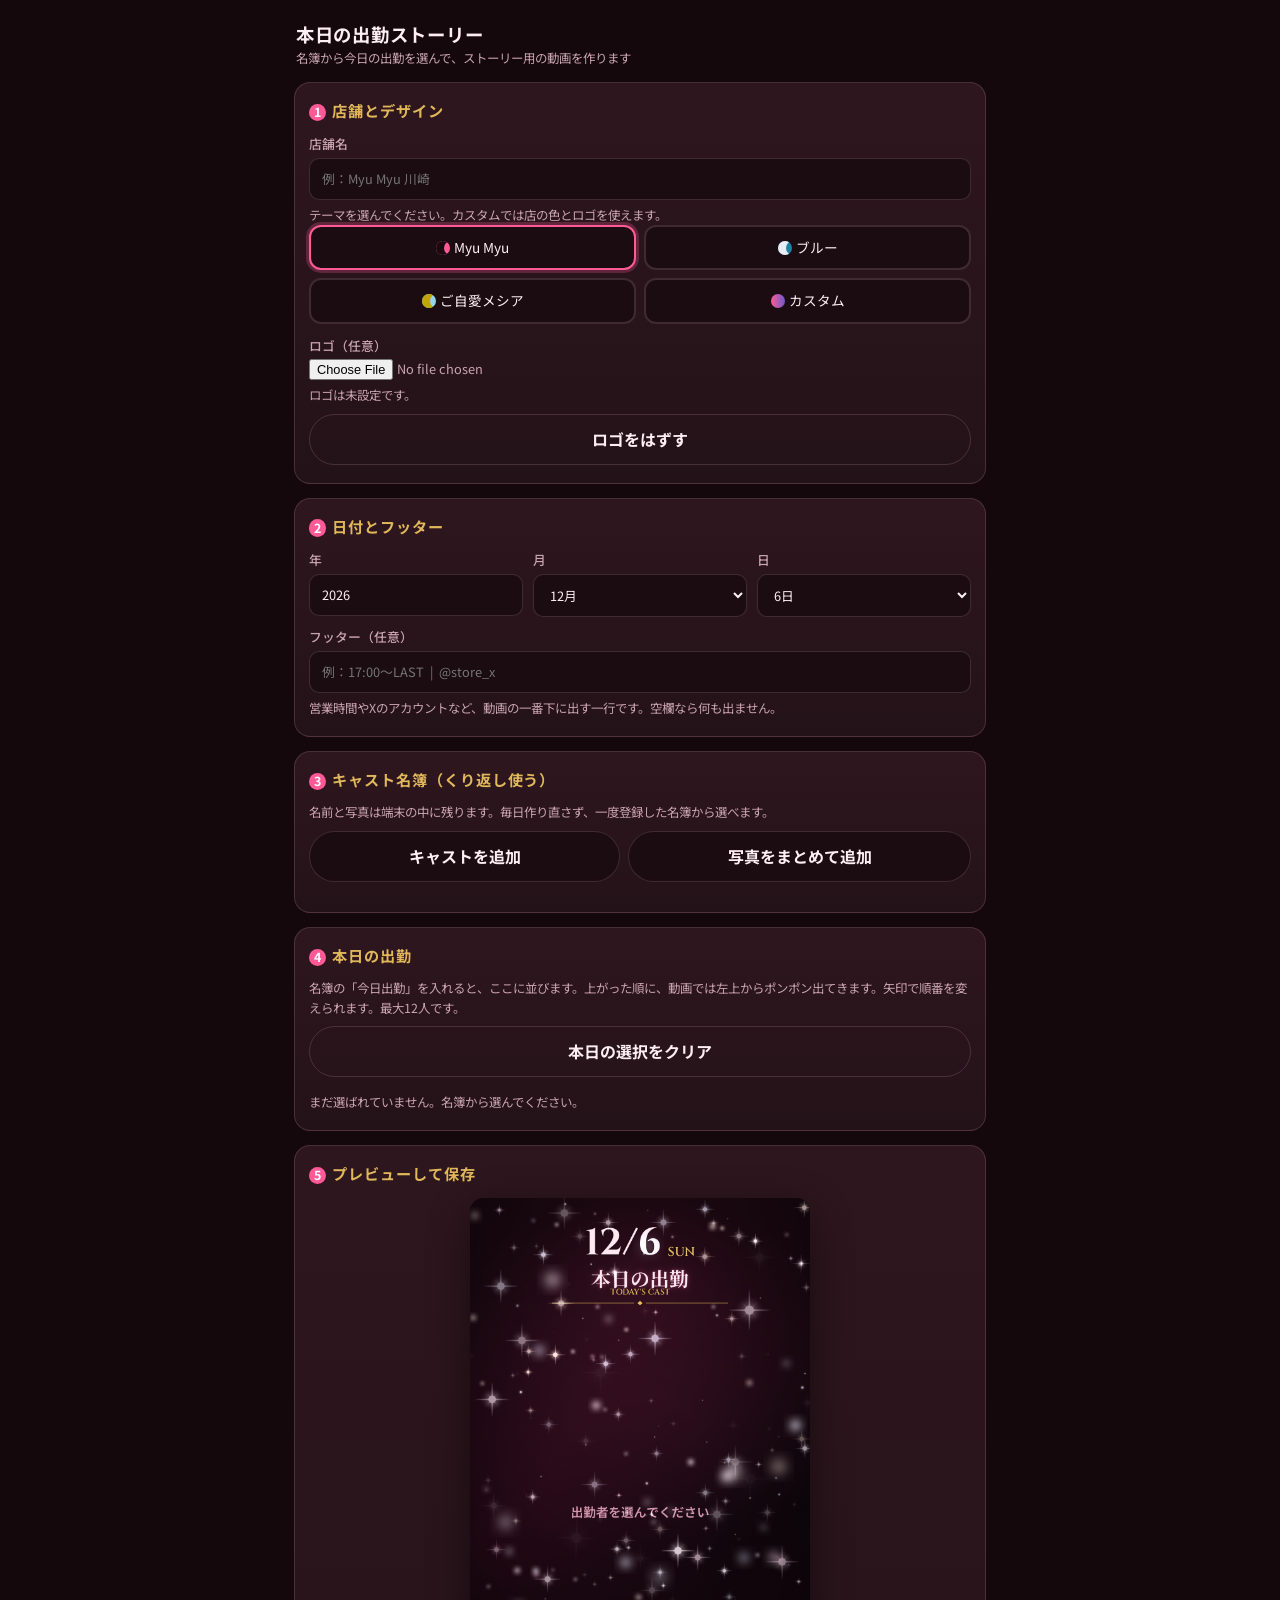
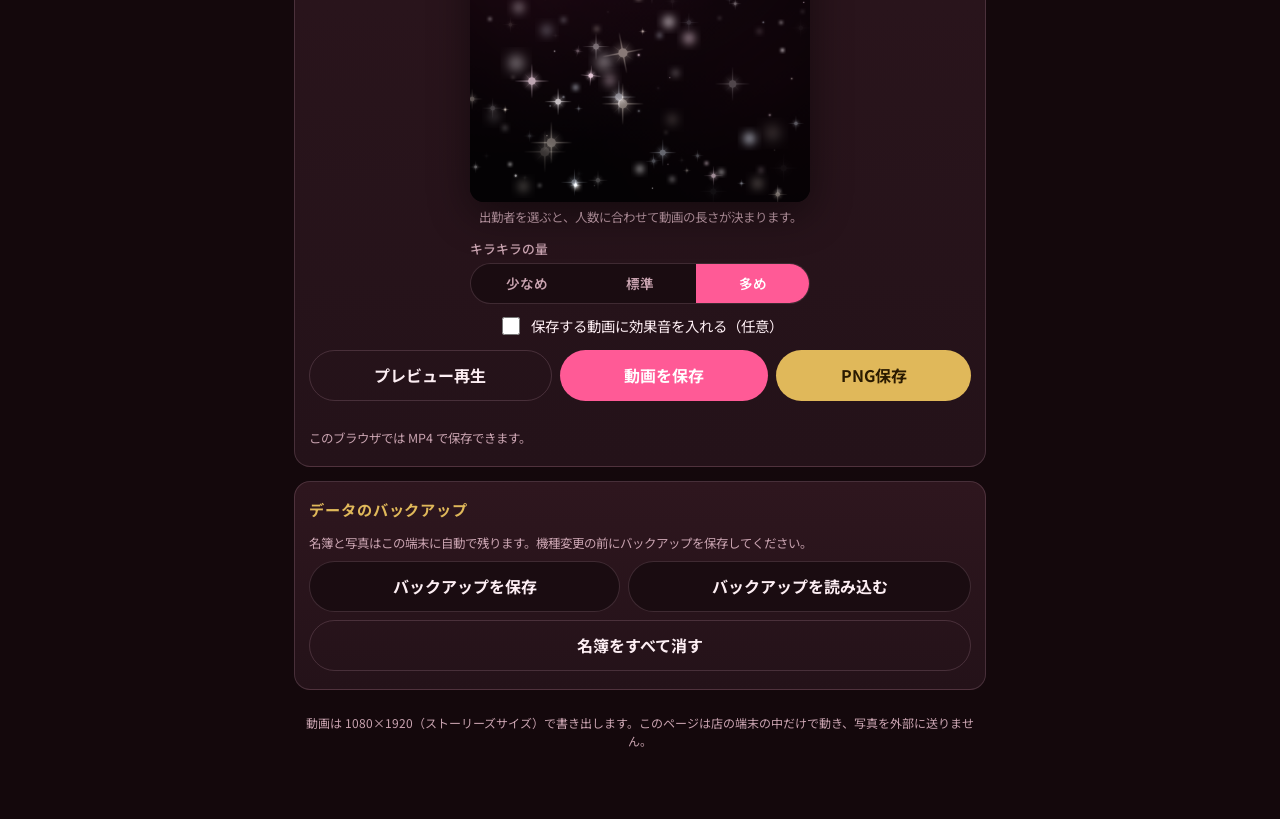
==== shukkin/index.html @ b0ae0c35 "Add 本日の出勤 story tool Co-authored-by: cocarero-glitch <cocarero-glitch@users.noreply.github.com>" ====
<!DOCTYPE html>
<html lang="ja">
<head>
<meta charset="UTF-8">
<meta name="viewport" content="width=device-width, initial-scale=1, viewport-fit=cover">
<meta name="apple-mobile-web-app-capable" content="yes">
<meta name="mobile-web-app-capable" content="yes">
<meta name="apple-mobile-web-app-title" content="本日の出勤">
<meta name="theme-color" content="#1a0a10">
<link rel="icon" href="data:image/svg+xml,%3Csvg xmlns='http://www.w3.org/2000/svg' viewBox='0 0 32 32'%3E%3Ccircle cx='16' cy='16' r='14' fill='%23ff5a96'/%3E%3C/svg%3E">
<title>本日の出勤ストーリー</title>
<link rel="preconnect" href="https://fonts.googleapis.com">
<link rel="preconnect" href="https://fonts.gstatic.com" crossorigin>
<link href="https://fonts.googleapis.com/css2?family=Cinzel:wght@500;600;700&family=Cormorant+Garamond:ital,wght@1,500;1,600&family=Noto+Sans+JP:wght@400;500;700&family=Noto+Serif+JP:wght@500;600;700&family=Playfair+Display:ital,wght@0,600;1,500&display=swap" rel="stylesheet">
<style>
:root {
  --bg: #14080c;
  --bg2: #221017;
  --card: #2a141c;
  --ink: #fdeef3;
  --muted: #c9a3b0;
  --accent: #ff5a96;
  --accent-dim: #c4185a;
  --gold: #e0b85a;
  --line: rgba(255, 200, 220, 0.16);
  --ok: #3ecf8e;
  --warn: #f0c36a;
  --danger: #ff6b7a;
  --radius: 16px;
  --safe-t: env(safe-area-inset-top, 0px);
  --safe-b: env(safe-area-inset-bottom, 0px);
}
* { box-sizing: border-box; -webkit-tap-highlight-color: transparent; }
html, body {
  margin: 0; padding: 0;
  background: var(--bg); color: var(--ink);
  font-family: "Noto Sans JP", "Hiragino Sans", "Hiragino Kaku Gothic ProN", "Yu Gothic", Meiryo, sans-serif;
  font-size: 16px; line-height: 1.55;
}
body { padding-top: var(--safe-t); padding-bottom: calc(var(--safe-b) + 8px); }
button, input, select, textarea { font: inherit; color: inherit; }
img { max-width: 100%; }
.wrap { max-width: 720px; margin: 0 auto; padding: 12px 14px 40px; }
.hero-bar { display: flex; align-items: baseline; justify-content: space-between; gap: 8px; padding: 8px 2px 14px; }
.hero-bar h1 { margin: 0; font-size: 1.15rem; letter-spacing: 0.04em; font-weight: 700; }
.hero-bar .sub { color: var(--muted); font-size: 0.78rem; }
.banner-line {
  display: none; background: #3a2410; border: 1px solid rgba(240, 195, 106, 0.45);
  color: #ffe9b8; border-radius: 12px; padding: 12px 14px; margin-bottom: 14px; font-size: 0.9rem;
}
.banner-line.show { display: block; }
.banner-line strong { color: #fff; }
.banner-line .row { display: flex; flex-wrap: wrap; gap: 8px; margin-top: 10px; }
.banner-line button {
  background: var(--gold); color: #2a1a00; border: 0; border-radius: 999px;
  padding: 8px 14px; font-weight: 700; cursor: pointer;
}
.card {
  background: linear-gradient(180deg, #2e161e, #241219);
  border: 1px solid var(--line); border-radius: var(--radius);
  padding: 16px 14px 18px; margin-bottom: 14px;
}
.card h2 { margin: 0 0 12px; font-size: 0.95rem; letter-spacing: 0.06em; color: var(--gold); font-weight: 700; }
.step-num {
  display: inline-flex; align-items: center; justify-content: center;
  width: 1.4em; height: 1.4em; margin-right: 6px;
  border-radius: 50%; background: var(--accent); color: #fff;
  font-size: 0.78rem; font-weight: 700;
}
.grid-2 { display: grid; grid-template-columns: 1fr 1fr; gap: 10px; }
.grid-3 { display: grid; grid-template-columns: 1fr 1fr 1fr; gap: 10px; }
@media (max-width: 420px) { .grid-2.collapse { grid-template-columns: 1fr; } }
label.fld { display: flex; flex-direction: column; gap: 4px; font-size: 0.8rem; color: var(--muted); }
label.fld > span { font-weight: 500; }
input[type="text"], input[type="number"], input[type="color"], select, textarea {
  width: 100%; background: #1a0c11; border: 1px solid var(--line);
  border-radius: 10px; padding: 10px 12px; color: var(--ink);
}
input[type="color"] { height: 42px; padding: 4px; }
.themes { display: flex; flex-wrap: wrap; gap: 8px; }
.theme-btn {
  flex: 1 1 40%; min-width: 132px;
  background: #1a0c11; border: 2px solid var(--line); border-radius: 12px;
  padding: 10px 8px; cursor: pointer; text-align: center; font-size: 0.85rem;
}
.theme-btn.on { border-color: var(--accent); box-shadow: 0 0 0 3px rgba(255, 90, 150, 0.25); }
.swatch { display: inline-block; width: 14px; height: 14px; border-radius: 50%; vertical-align: -2px; margin-right: 4px; }
.custom-row { display: none; margin-top: 12px; }
.custom-row.show { display: block; }
.btn {
  display: inline-flex; align-items: center; justify-content: center; gap: 6px;
  border: 0; border-radius: 999px; padding: 12px 16px; font-weight: 700; cursor: pointer; text-decoration: none;
}
.btn:disabled { opacity: 0.45; cursor: not-allowed; }
.btn-accent { background: var(--accent); color: #fff; }
.btn-gold { background: var(--gold); color: #2a1a00; }
.btn-ghost { background: transparent; color: var(--ink); border: 1px solid var(--line); }
.btn-dark { background: #1a0c11; color: var(--ink); border: 1px solid var(--line); }
.btn-row { display: flex; flex-wrap: wrap; gap: 8px; margin-top: 8px; }
.btn-row .btn { flex: 1 1 auto; }
.hint { font-size: 0.78rem; color: var(--muted); margin: 6px 0 0; }
.warn { color: var(--warn); }
.ok { color: var(--ok); }
.preview-wrap { display: flex; flex-direction: column; align-items: center; gap: 10px; }
.stage {
  width: min(100%, 340px); aspect-ratio: 9 / 16; background: #000;
  border-radius: 14px; overflow: hidden; box-shadow: 0 12px 40px rgba(0,0,0,0.45); position: relative;
}
.stage canvas { width: 100%; height: 100%; display: block; }
#work { position: absolute; left: -9999px; top: 0; width: 1080px; height: 1920px; }
.toggle { display: flex; align-items: center; gap: 8px; font-size: 0.9rem; }
.toggle input { width: 18px; height: 18px; }
.seg {
  display: flex; width: 100%; border: 1px solid var(--line);
  border-radius: 999px; overflow: hidden; background: #1a0c11;
}
.seg button {
  flex: 1; border: 0; background: transparent; color: var(--muted);
  padding: 9px 8px; cursor: pointer; font-size: 0.85rem; font-weight: 600;
}
.seg button.on { background: var(--accent); color: #fff; }
.status { min-height: 1.3em; font-size: 0.85rem; color: var(--muted); text-align: center; margin-top: 4px; }
.progress { display: none; height: 6px; background: #1a0c11; border-radius: 99px; overflow: hidden; margin-top: 8px; }
.progress.show { display: block; }
.progress > span { display: block; height: 100%; width: 0; background: var(--accent); transition: width 0.15s; }
footer.note { font-size: 0.75rem; color: var(--muted); text-align: center; padding: 10px 8px 20px; }
.hidden { display: none !important; }

.roster { display: flex; flex-direction: column; gap: 10px; margin-top: 12px; }
.person {
  background: #1a0c11; border: 1px solid var(--line); border-radius: 12px; padding: 10px;
}
.person.on { border-color: var(--accent); box-shadow: 0 0 0 2px rgba(255, 90, 150, 0.22); }
.person-top { display: grid; grid-template-columns: 96px 1fr; gap: 10px; align-items: start; }
.thumb {
  width: 100%; aspect-ratio: 1 / 1.15; border-radius: 8px; overflow: hidden;
  background: #2a1520; position: relative; touch-action: none; cursor: grab;
}
.thumb canvas, .thumb img { width: 100%; height: 100%; object-fit: cover; pointer-events: none; }
.thumb .ph {
  position: absolute; inset: 0; display: flex; align-items: center; justify-content: center;
  color: var(--muted); font-size: 0.72rem; text-align: center; padding: 6px;
}
.person-fields { display: flex; flex-direction: column; gap: 6px; }
.person-fields input[type="text"] { padding: 8px 10px; font-size: 0.88rem; }
.mini-row { display: flex; gap: 6px; }
.mini-row label, .mini-row button {
  flex: 1; font-size: 0.72rem; padding: 8px 0; text-align: center;
  border-radius: 8px; border: 1px solid var(--line); background: #241016; cursor: pointer;
}
.person input[type="file"] { display: none; }
.chk {
  display: flex; align-items: center; gap: 8px;
  background: #241016; border: 1px solid var(--line);
  border-radius: 8px; padding: 8px 10px; font-weight: 700; font-size: 0.85rem;
  margin-top: 8px; cursor: pointer;
}
.chk input { width: 20px; height: 20px; accent-color: var(--accent); }
.today-list { display: flex; flex-direction: column; gap: 8px; margin-top: 10px; }
.today-item {
  display: grid; grid-template-columns: 52px 56px 1fr auto; gap: 8px; align-items: center;
  background: #1a0c11; border: 1px solid var(--line); border-radius: 12px; padding: 8px;
}
.today-item .idx {
  font-weight: 700; color: var(--gold); text-align: center; font-size: 0.9rem;
}
.today-item .mini-thumb {
  width: 56px; height: 64px; border-radius: 8px; overflow: hidden; background: #2a1520;
}
.today-item .mini-thumb canvas { width: 100%; height: 100%; display: block; }
.today-item .meta { min-width: 0; }
.today-item .meta .nm { font-weight: 700; font-size: 0.92rem; white-space: nowrap; overflow: hidden; text-overflow: ellipsis; }
.today-item .meta .sub { font-size: 0.72rem; color: var(--muted); white-space: nowrap; overflow: hidden; text-overflow: ellipsis; }
.ord { display: flex; flex-direction: column; gap: 4px; }
.ord button, .today-item .off {
  min-width: 44px; min-height: 36px; border-radius: 8px; border: 1px solid var(--line);
  background: #241016; color: var(--ink); cursor: pointer; font-weight: 700;
}
.today-item .off { margin-left: 0; }
.count-pill {
  display: inline-block; margin-left: 8px; font-size: 0.75rem; color: #fff;
  background: var(--accent); border-radius: 999px; padding: 2px 8px; vertical-align: 1px;
}
</style>
</head>
<body>
<div class="wrap">
  <header class="hero-bar">
    <div>
      <h1>本日の出勤ストーリー</h1>
      <div class="sub">名簿から今日の出勤を選んで、ストーリー用の動画を作ります</div>
    </div>
  </header>

  <div id="lineBanner" class="banner-line">
    <strong>LINEの中で開いています。</strong>
    このままでは動画の保存ができないことがあります。右上の「…」から <b>Safari</b>（iPhone）または <b>Chrome</b>（Android）で開いてください。
    <div class="row">
      <button type="button" id="btnCopyUrl">リンクをコピー</button>
    </div>
  </div>

  <section class="card">
    <h2><span class="step-num">1</span>店舗とデザイン</h2>
    <label class="fld"><span>店舗名</span>
      <input type="text" id="storeName" placeholder="例：Myu Myu 川崎" autocomplete="organization">
    </label>
    <p class="hint">テーマを選んでください。カスタムでは店の色とロゴを使えます。</p>
    <div class="themes" id="themeBtns">
      <button type="button" class="theme-btn on" data-theme="myumyu"><span class="swatch" style="background:#ff5a96;box-shadow:inset 8px 0 0 #1a0a10"></span>Myu Myu</button>
      <button type="button" class="theme-btn" data-theme="blue"><span class="swatch" style="background:#1e82a5;box-shadow:inset 8px 0 0 #e8eef4"></span>ブルー</button>
      <button type="button" class="theme-btn" data-theme="gojiai"><span class="swatch" style="background:#95d3ea;box-shadow:inset 8px 0 0 #bfa604"></span>ご自愛メシア</button>
      <button type="button" class="theme-btn" data-theme="custom"><span class="swatch" style="background:linear-gradient(90deg,#ff5a96,#6a5acd)"></span>カスタム</button>
    </div>
    <div id="customRow" class="custom-row">
      <div class="grid-2">
        <label class="fld"><span>メインの色</span><input type="color" id="color1" value="#ff5a96"></label>
        <label class="fld"><span>背景の色</span><input type="color" id="color2" value="#14080c"></label>
      </div>
    </div>
    <div id="logoRow" class="custom-row">
      <label class="fld" style="margin-top:8px"><span>ロゴ（任意）</span>
        <input type="file" id="logoFile" accept="image/*">
      </label>
      <p class="hint" id="logoHint"></p>
      <div class="btn-row"><button type="button" class="btn btn-ghost" id="btnClearLogo">ロゴをはずす</button></div>
    </div>
  </section>

  <section class="card">
    <h2><span class="step-num">2</span>日付とフッター</h2>
    <div class="grid-3">
      <label class="fld"><span>年</span><input type="number" id="year" min="2020" max="2099" step="1"></label>
      <label class="fld"><span>月</span><select id="month"></select></label>
      <label class="fld"><span>日</span><select id="day"></select></label>
    </div>
    <label class="fld" style="margin-top:10px"><span>フッター（任意）</span>
      <input type="text" id="footerText" placeholder="例：17:00〜LAST  |  @store_x" autocomplete="off">
    </label>
    <p class="hint">営業時間やXのアカウントなど、動画の一番下に出す一行です。空欄なら何も出ません。</p>
  </section>

  <section class="card">
    <h2><span class="step-num">3</span>キャスト名簿（くり返し使う）</h2>
    <p class="hint">名前と写真は端末の中に残ります。毎日作り直さず、一度登録した名簿から選べます。</p>
    <div class="btn-row">
      <button type="button" class="btn btn-dark" id="btnAddCast">キャストを追加</button>
      <label class="btn btn-dark" for="bulkPhotos">写真をまとめて追加</label>
      <input type="file" id="bulkPhotos" accept="image/*" multiple class="hidden">
    </div>
    <div id="roster" class="roster"></div>
  </section>

  <section class="card">
    <h2><span class="step-num">4</span>本日の出勤<span id="todayCount" class="count-pill hidden">0人</span></h2>
    <p class="hint">名簿の「今日出勤」を入れると、ここに並びます。上がった順に、動画では左上からポンポン出てきます。矢印で順番を変えられます。最大12人です。</p>
    <div class="btn-row">
      <button type="button" class="btn btn-ghost" id="btnClearToday">本日の選択をクリア</button>
    </div>
    <div id="todayList" class="today-list"></div>
    <p class="hint" id="todayEmpty">まだ選ばれていません。名簿から選んでください。</p>
  </section>

  <section class="card">
    <h2><span class="step-num">5</span>プレビューして保存</h2>
    <div class="preview-wrap">
      <div class="stage">
        <canvas id="preview" width="540" height="960"></canvas>
      </div>
      <canvas id="work" width="1080" height="1920"></canvas>
    </div>
    <p class="hint" id="durationHint" style="text-align:center">動画の長さは出勤人数に合わせて自動で決まります。</p>
    <label class="fld" style="margin-top:12px;width:100%;max-width:340px;margin-left:auto;margin-right:auto">
      <span>キラキラの量</span>
      <div class="seg" id="sparkleAmt" role="radiogroup" aria-label="キラキラの量">
        <button type="button" data-sparkle="low">少なめ</button>
        <button type="button" data-sparkle="mid">標準</button>
        <button type="button" data-sparkle="high" class="on">多め</button>
      </div>
    </label>
    <label class="toggle" style="margin-top:10px;justify-content:center">
      <input type="checkbox" id="sfxOn"> 保存する動画に効果音を入れる（任意）
    </label>
    <div class="btn-row" style="margin-top:12px">
      <button type="button" class="btn btn-ghost" id="btnPlay">プレビュー再生</button>
      <button type="button" class="btn btn-accent" id="btnVideo">動画を保存</button>
      <button type="button" class="btn btn-gold" id="btnPng">PNG保存</button>
    </div>
    <div class="progress" id="progress"><span></span></div>
    <div class="status" id="status"></div>
    <p class="hint" id="formatHint"></p>
  </section>

  <section class="card">
    <h2>データのバックアップ</h2>
    <p class="hint">名簿と写真はこの端末に自動で残ります。機種変更の前にバックアップを保存してください。</p>
    <div class="btn-row">
      <button type="button" class="btn btn-dark" id="btnExport">バックアップを保存</button>
      <label class="btn btn-dark" for="importFile">バックアップを読み込む</label>
      <input type="file" id="importFile" accept="application/json,.json" class="hidden">
    </div>
    <div class="btn-row">
      <button type="button" class="btn btn-ghost" id="btnResetRoster">名簿をすべて消す</button>
    </div>
  </section>

  <footer class="note">
    動画は 1080×1920（ストーリーズサイズ）で書き出します。このページは店の端末の中だけで動き、写真を外部に送りません。
  </footer>
</div>
<script>
(function () {
  "use strict";

  const W = 1080, H = 1920, FPS = 30;
  const WEEK_EN = ["SUN","MON","TUE","WED","THU","FRI","SAT"];
  const MAX_TODAY = 12;
  const LS_KEY = "shukkin-story-v1";
  const IDB_NAME = "shukkin-story";
  const IDB_STORE = "photos";

  const THEMES = {
    myumyu: {
      light: false,
      bgTop: [18,8,14], bgBottom: [8,4,8],
      glowA: [90,18,48], glowB: [160,40,90], glowC: [60,10,30],
      accent: [255,92,150], accentDark: [196,28,90], accentLight: [255,186,210],
      gold: [232,196,96], goldDark: [176,130,40],
      header: [255,232,240,200], subheader: [255,230,240],
      pill: [40,12,24,230], pillBorder: [255,120,170,160],
      vertical: [255,200,220,200],
      cellBorder: [255,230,238], labelBg: [255,244,248], labelFg: [160,30,80],
      emptyTop: [90,24,54], emptyBottom: [36,8,22], emptyText: [255,240,246],
      bannerBg: [16,4,10,248], bannerTitle: [255,228,200], bannerName: [255,250,252],
      sparkle: [255,236,244]
    },
    blue: {
      light: true,
      bgTop: [232,238,244], bgBottom: [214,226,236],
      glowA: [200,220,235], glowB: [180,210,230], glowC: [240,246,252],
      accent: [30,130,165], accentDark: [18,80,120], accentLight: [120,200,220],
      gold: [220,188,90], goldDark: [160,120,40],
      header: [255,255,255,210], subheader: [20,110,145],
      pill: [236,248,250,230], pillBorder: [160,210,220,160],
      vertical: [255,255,255,210],
      cellBorder: [255,255,255], labelBg: [255,255,255], labelFg: [20,110,145],
      emptyTop: [110,196,214], emptyBottom: [22,90,160], emptyText: [255,255,255],
      bannerBg: [12,24,44,250], bannerTitle: [255,255,255], bannerName: [255,255,255],
      sparkle: [255,255,255]
    },
    gojiai: {
      // Colors confirmed from official lit.link (https://lit.link/goziaimesia)
      // background #95d3ea and crest/wordmark, and official X @gozimesi_akb icon.
      // Deep teal text, darkened gold titles, and soft glows are inferred for contrast.
      light: true,
      clouds: true,
      ornament: "halo",
      sparkleSet: "gojiai",
      vignette: "mist",
      textShadow: true,
      bgTop: [186, 226, 242],
      bgBottom: [149, 211, 234],
      glowA: [255, 255, 255],
      glowB: [255, 244, 200],
      glowC: [255, 210, 230],
      accent: [48, 189, 208],
      accentDark: [14, 110, 128],
      accentLight: [116, 204, 218],
      gold: [191, 166, 4],
      goldDark: [120, 100, 8],
      header: [255, 255, 255, 250],
      subheader: [14, 90, 110],
      pill: [255, 255, 255, 235],
      pillBorder: [191, 166, 4, 180],
      vertical: [255, 255, 255, 235],
      cellBorder: [255, 255, 255],
      labelBg: [255, 255, 255],
      labelFg: [14, 90, 110],
      emptyTop: [116, 204, 218],
      emptyBottom: [40, 150, 180],
      emptyText: [255, 255, 255],
      bannerBg: [255, 255, 255, 255],
      bannerTitle: [120, 100, 8],
      bannerName: [14, 90, 110],
      sparkle: [255, 255, 255],
      logo: "[data-uri]"
    }
  };

  const FONTS = {
    sans: '"Noto Sans JP","Hiragino Sans","Hiragino Kaku Gothic ProN","Yu Gothic","YuGothic",sans-serif',
    serif: '"Noto Serif JP","Hiragino Mincho ProN","Yu Mincho","YuMincho","HiraMinProN-W6",serif',
    display: 'Cinzel,"Noto Serif JP","Times New Roman",serif',
    italic: '"Playfair Display","Cormorant Garamond","Noto Serif JP",serif'
  };

  const clamp = (v, a, b) => Math.max(a, Math.min(b, v));
  const lerp = (a, b, t) => a + (b - a) * t;
  const daysInMonth = (y, m) => new Date(y, m, 0).getDate();
  const css = (rgb, a) => a == null ? ("rgb("+rgb[0]+","+rgb[1]+","+rgb[2]+")") : ("rgba("+rgb[0]+","+rgb[1]+","+rgb[2]+","+a+")");
  function easeInOutCubic(t) {
    t = clamp(t, 0, 1);
    return t < 0.5 ? 4*t*t*t : 1 - Math.pow(-2*t+2, 3)/2;
  }
  function easeOutBack(t, s) {
    t = clamp(t, 0, 1); s = s == null ? 1.15 : s;
    return 1 + (s+1)*Math.pow(t-1,3) + s*Math.pow(t-1,2);
  }
  function hexToRgb(hex) {
    const m = /^#?([0-9a-f]{6})$/i.exec(hex);
    if (!m) return [255,90,150];
    const n = parseInt(m[1], 16);
    return [(n>>16)&255, (n>>8)&255, n&255];
  }
  function luma(c) { return 0.299*c[0]+0.587*c[1]+0.114*c[2]; }
  function mix(a,b,t){ return [lerp(a[0],b[0],t)|0, lerp(a[1],b[1],t)|0, lerp(a[2],b[2],t)|0]; }
  function seedRng(seed) {
    let s = seed >>> 0 || 1;
    return function () {
      s = (s * 1664525 + 1013904223) >>> 0;
      return s / 4294967296;
    };
  }

  function deriveCustom(c1, c2) {
    const accent = hexToRgb(c1), bg = hexToRgb(c2);
    const light = luma(bg) > 150;
    const ink = light ? mix(accent, [20,20,30], 0.35) : [255,240,246];
    return {
      light,
      bgTop: mix(bg, [255,255,255], light ? 0.08 : 0.04),
      bgBottom: mix(bg, [0,0,0], light ? 0.08 : 0.25),
      glowA: mix(accent, bg, 0.55),
      glowB: accent,
      glowC: mix(bg, accent, 0.3),
      accent, accentDark: mix(accent, [0,0,0], 0.35), accentLight: mix(accent, [255,255,255], 0.4),
      gold: [232,196,96], goldDark: [176,130,40],
      header: light ? [255,255,255,210] : [255,232,240,210],
      subheader: light ? ink : [255,230,240],
      pill: light ? [255,255,255,220] : [20,8,12,230],
      pillBorder: [accent[0], accent[1], accent[2], 160],
      vertical: light ? [255,255,255,210] : [255,200,220,200],
      cellBorder: light ? [255,255,255] : mix(accent, [255,255,255], 0.8),
      labelBg: [255,248,250], labelFg: light ? ink : mix(accent, [80,0,30], 0.4),
      emptyTop: mix(accent, bg, 0.25), emptyBottom: mix(accent, [0,0,0], 0.55),
      emptyText: [255,245,250],
      bannerBg: [Math.max(0,bg[0]*0.3)|0, Math.max(0,bg[1]*0.2)|0, Math.max(0,bg[2]*0.2)|0, 250],
      bannerTitle: [255,228,200], bannerName: [255,255,255],
      sparkle: mix(accent, [255,255,255], 0.7)
    };
  }
  function roundedRect(ctx, x, y, w, h, r) {
    r = Math.min(r, w/2, h/2);
    ctx.beginPath();
    ctx.moveTo(x+r, y);
    ctx.arcTo(x+w, y, x+w, y+h, r);
    ctx.arcTo(x+w, y+h, x, y+h, r);
    ctx.arcTo(x, y+h, x, y, r);
    ctx.arcTo(x, y, x+w, y, r);
    ctx.closePath();
  }
  function fillRound(ctx, x, y, w, h, r, fill) {
    ctx.fillStyle = fill;
    roundedRect(ctx, x, y, w, h, r);
    ctx.fill();
  }
  function trackText(ctx, text, x, y, tracking, align) {
    align = align || "left";
    const widths = [];
    let total = 0;
    for (const ch of text) {
      const w = ctx.measureText(ch).width;
      widths.push(w); total += w;
    }
    if (text.length > 1) total += tracking * (text.length - 1);
    let cx = x;
    if (align === "center") cx = x - total / 2;
    if (align === "right") cx = x - total;
    for (let i = 0; i < text.length; i++) {
      ctx.fillText(text[i], cx, y);
      cx += widths[i] + tracking;
    }
    return total;
  }
  function drawCover(ctx, img, x, y, w, h, ox, oy) {
    if (!img) return;
    ox = ox == null ? 0.5 : ox;
    oy = oy == null ? 0.5 : oy;
    const scale = Math.max(w / img.width, h / img.height);
    const dw = img.width * scale, dh = img.height * scale;
    let dx = x + w/2 - ox * dw;
    let dy = y + h/2 - oy * dh;
    dx = clamp(dx, x + w - dw, x);
    dy = clamp(dy, y + h - dh, y);
    ctx.drawImage(img, dx, dy, dw, dh);
  }
  function drawCoverClipped(ctx, img, x, y, w, h, r, ox, oy, border, borderColor) {
    ctx.save();
    if (border) {
      fillRound(ctx, x, y, w, h, r, borderColor || "#fff");
      const b = border;
      roundedRect(ctx, x+b, y+b, w-2*b, h-2*b, Math.max(1, r-b));
      ctx.clip();
      drawCover(ctx, img, x+b, y+b, w-2*b, h-2*b, ox, oy);
    } else {
      roundedRect(ctx, x, y, w, h, r);
      ctx.clip();
      drawCover(ctx, img, x, y, w, h, ox, oy);
    }
    ctx.restore();
  }
  function verticalGradient(ctx, x, y, w, h, c1, c2) {
    const g = ctx.createLinearGradient(0, y, 0, y+h);
    g.addColorStop(0, css(c1));
    g.addColorStop(1, css(c2));
    ctx.fillStyle = g;
    ctx.fillRect(x, y, w, h);
  }
  function radial(ctx, cx, cy, r, color, a) {
    const g = ctx.createRadialGradient(cx, cy, 0, cx, cy, r);
    g.addColorStop(0, css(color, a));
    g.addColorStop(1, css(color, 0));
    ctx.fillStyle = g;
    ctx.fillRect(cx-r, cy-r, r*2, r*2);
  }
  function drawCrown(ctx, cx, cy, w, h, gold, stroke) {
    ctx.save();
    ctx.fillStyle = css(gold);
    ctx.strokeStyle = css(stroke);
    ctx.lineWidth = 1;
    ctx.beginPath();
    ctx.moveTo(cx - w*0.50, cy + h*0.48);
    ctx.lineTo(cx - w*0.50, cy + h*0.28);
    ctx.lineTo(cx - w*0.48, cy - h*0.05);
    ctx.lineTo(cx - w*0.25, cy + h*0.18);
    ctx.lineTo(cx, cy - h*0.50);
    ctx.lineTo(cx + w*0.25, cy + h*0.18);
    ctx.lineTo(cx + w*0.48, cy - h*0.05);
    ctx.lineTo(cx + w*0.50, cy + h*0.28);
    ctx.lineTo(cx + w*0.50, cy + h*0.48);
    ctx.closePath();
    ctx.fill();
    ctx.stroke();
    ctx.fillStyle = "#fff6d0";
    ctx.beginPath();
    ctx.arc(cx, cy - h*0.50, Math.max(2, h*0.12), 0, Math.PI*2);
    ctx.fill();
    ctx.fillStyle = css(mix(gold, [255,255,220], 0.35));
    ctx.fillRect(cx - w*0.48, cy + h*0.22, w*0.96, h*0.14);
    ctx.restore();
  }
  function drawHalo(ctx, cx, cy, w, h, gold) {
    ctx.save();
    ctx.strokeStyle = css(mix(gold, [255,255,220], 0.25));
    ctx.lineWidth = Math.max(2.2, h * 0.11);
    ctx.beginPath();
    ctx.ellipse(cx, cy - h * 0.78, w * 0.30, h * 0.18, 0, 0, Math.PI * 2);
    ctx.stroke();
    ctx.strokeStyle = "rgba(255,255,240,0.75)";
    ctx.lineWidth = Math.max(1, h * 0.05);
    ctx.stroke();
    ctx.restore();
  }
  function drawWings(ctx, cx, cy, w, h, gold) {
    function wing(side) {
      ctx.save();
      ctx.translate(cx, cy);
      ctx.scale(side, 1);
      ctx.shadowColor = "rgba(70, 90, 140, 0.28)";
      ctx.shadowBlur = Math.max(4, h * 0.12);
      ctx.shadowOffsetY = 1;
      ctx.beginPath();
      ctx.moveTo(w * 0.08, h * 0.20);
      ctx.quadraticCurveTo(w * 0.28, -h * 0.95, w * 0.98, -h * 0.42);
      ctx.quadraticCurveTo(w * 0.72, -h * 0.18, w * 0.66, -h * 0.04);
      ctx.quadraticCurveTo(w * 0.90, h * 0.10, w * 0.58, h * 0.28);
      ctx.quadraticCurveTo(w * 0.80, h * 0.38, w * 0.42, h * 0.40);
      ctx.quadraticCurveTo(w * 0.22, h * 0.36, w * 0.08, h * 0.20);
      ctx.closePath();
      ctx.fillStyle = "rgba(236, 242, 255, 0.98)";
      ctx.fill();
      ctx.shadowColor = "transparent";
      ctx.strokeStyle = css(gold, 0.92);
      ctx.lineWidth = Math.max(1.3, h * 0.05);
      ctx.stroke();
      ctx.strokeStyle = "rgba(129, 112, 200, 0.35)";
      ctx.lineWidth = 1;
      ctx.beginPath();
      ctx.moveTo(w * 0.20, h * 0.08);
      ctx.quadraticCurveTo(w * 0.42, -h * 0.28, w * 0.78, -h * 0.30);
      ctx.stroke();
      ctx.beginPath();
      ctx.moveTo(w * 0.18, h * 0.18);
      ctx.quadraticCurveTo(w * 0.46, h * 0.06, w * 0.62, h * 0.16);
      ctx.stroke();
      ctx.restore();
    }
    wing(-1);
    wing(1);
  }
  function drawBannerOrnament(ctx, cx, cy, w, h, gold, stroke) {
    if (theme && theme.ornament === "halo") {
      drawWings(ctx, cx, cy + h * 0.06, w * 2.2, h * 1.45, gold);
      drawHalo(ctx, cx, cy, w, h, gold);
    }
    drawCrown(ctx, cx, cy, w, h, gold, stroke);
  }
  function drawCloudBand(ctx, atTop) {
    const bumps = [
      [0.00, 1.15, 0.55], [0.10, 0.95, 0.48], [0.22, 1.25, 0.62],
      [0.36, 1.00, 0.50], [0.50, 1.30, 0.66], [0.64, 0.98, 0.50],
      [0.78, 1.22, 0.60], [0.90, 1.00, 0.50], [1.00, 1.18, 0.58]
    ];
    const y0 = atTop ? 36 : (H - 28);
    const dir = atTop ? 1 : -1;
    ctx.save();
    for (let pass = 0; pass < 2; pass++) {
      ctx.fillStyle = pass === 0 ? "rgba(245,252,255,0.72)" : "rgba(255,255,255,0.80)";
      const lift = pass === 0 ? 18 : 0;
      for (let i = 0; i < bumps.length; i++) {
        const x = bumps[i][0] * W;
        const rx = bumps[i][1] * 92;
        const ry = bumps[i][2] * 70;
        ctx.beginPath();
        ctx.ellipse(x, y0 + dir * (ry * 0.15 + lift), rx, ry, 0, 0, Math.PI * 2);
        ctx.fill();
      }
    }
    ctx.restore();
  }

  const SPARKLE_PLAN = {
    low:  { nStar: 32, nStarSm: 48, nBokeh: 40, nDot: 32 },
    mid:  { nStar: 44, nStarSm: 70, nBokeh: 62, nDot: 44 },
    high: { nStar: 58, nStarSm: 88, nBokeh: 86, nDot: 68 }
  };
  const SPARKLE_COLORS = {
    white: [255, 255, 255],
    cool: [228, 242, 255],
    warm: [255, 246, 230],
    pink: [255, 232, 244],
    gold: [255, 236, 160]
  };
  function fillSprite(size, valueFn, rgb) {
    const c = document.createElement("canvas");
    c.width = c.height = size;
    const ctx = c.getContext("2d");
    const img = ctx.createImageData(size, size);
    const data = img.data;
    const cx = size / 2, cy = size / 2;
    const r = rgb[0], g = rgb[1], b = rgb[2];
    for (let y = 0; y < size; y++) {
      for (let x = 0; x < size; x++) {
        const v = valueFn(x + 0.5 - cx, y + 0.5 - cy, size);
        if (v <= 0.002) continue;
        const i = (y * size + x) * 4;
        data[i] = r; data[i+1] = g; data[i+2] = b;
        data[i+3] = (Math.min(1, v) * 255) | 0;
      }
    }
    ctx.putImageData(img, 0, 0);
    return c;
  }
  function starValue(dx, dy, size) {
    const ax = Math.abs(dx), ay = Math.abs(dy);
    const dist = Math.sqrt(dx * dx + dy * dy);
    const beam = Math.max(0.85, size * 0.026);
    const armLen = size * 0.49;
    const vert = Math.max(0, 1 - ax / beam) * Math.max(0, 1 - ay / armLen);
    const horz = Math.max(0, 1 - ay / beam) * Math.max(0, 1 - ax / armLen);
    const arms = Math.pow(vert, 1.12) + Math.pow(horz, 1.12);
    const rx = (dx + dy) * 0.70710678, ry = (dx - dy) * 0.70710678;
    const diagW = Math.max(0.55, size * 0.016);
    const diagLen = size * 0.30;
    const d1 = Math.max(0, 1 - Math.abs(rx) / diagW) * Math.max(0, 1 - Math.abs(ry) / diagLen);
    const d2 = Math.max(0, 1 - Math.abs(ry) / diagW) * Math.max(0, 1 - Math.abs(rx) / diagLen);
    const diags = 0.42 * (Math.pow(d1, 1.2) + Math.pow(d2, 1.2));
    const core = Math.pow(Math.max(0, 1 - dist / (size * 0.11)), 0.42);
    const glow = Math.pow(Math.max(0, 1 - dist / (size * 0.34)), 2.35) * 0.75;
    return Math.min(1, Math.pow(arms * 1.2 + diags + core * 1.55 + glow, 0.76));
  }
  function bokehValue(dx, dy, size) {
    const dist = Math.sqrt(dx * dx + dy * dy);
    const sigma = size * 0.22;
    return Math.min(1, Math.exp(-(dist * dist) / (2 * sigma * sigma)) * 0.90);
  }
  function dotValue(dx, dy, size) {
    const dist = Math.sqrt(dx * dx + dy * dy);
    const core = Math.pow(Math.max(0, 1 - dist / (size * 0.16)), 0.5);
    const glow = Math.pow(Math.max(0, 1 - dist / (size * 0.46)), 2.15) * 0.65;
    return Math.min(1, core * 1.25 + glow);
  }
  function tintedSet(sizes, valueFn) {
    const keys = Object.keys(SPARKLE_COLORS);
    return sizes.map(function (s) {
      const o = {};
      for (let i = 0; i < keys.length; i++) o[keys[i]] = fillSprite(s, valueFn, SPARKLE_COLORS[keys[i]]);
      return o;
    });
  }
  let sparkleSheets = null;
  function ensureSparkleSprites() {
    if (sparkleSheets) return;
    sparkleSheets = {
      flare: tintedSet([64, 88, 112, 136], starValue),
      star: tintedSet([28, 40, 52, 68], starValue),
      bokeh: tintedSet([24, 38, 54, 76, 100], bokehValue),
      dot: tintedSet([10, 14, 18, 24], dotValue)
    };
  }
  function pickColorKey(rand) {
    const set = (currentTheme() || {}).sparkleSet;
    const r = rand();
    if (set === "gojiai") {
      if (r < 0.42) return "white";
      if (r < 0.70) return "cool";
      if (r < 0.86) return "gold";
      return "pink";
    }
    if (r < 0.46) return "white";
    if (r < 0.72) return "cool";
    if (r < 0.88) return "warm";
    return "pink";
  }
  function addSparkleGroup(rand, n, kind, sizes, modes, baseA0, baseA1, drift, speed0, speed1) {
    for (let i = 0; i < n; i++) {
      const si = Math.min(sizes.length - 1, (Math.pow(rand(), 1.4) * sizes.length) | 0);
      const mode = modes[(rand() * modes.length) | 0];
      sparkles.push({
        kind: kind,
        si: si,
        color: pickColorKey(rand),
        x: 8 + rand() * (W - 16),
        y: 16 + rand() * (H - 32),
        phase: rand() * Math.PI * 2,
        speed: speed0 + rand() * (speed1 - speed0),
        driftX: (rand() - 0.5) * drift,
        driftY: (rand() - 0.5) * drift * 0.8,
        driftS: 0.22 + rand() * 0.45,
        baseA: baseA0 + rand() * (baseA1 - baseA0),
        mode: mode,
        rot: (kind === "flare" || kind === "star") && rand() < 0.18 ? (rand() - 0.5) * 0.4 : 0
      });
    }
  }
  function initSparkles() {
    ensureSparkleSprites();
    const plan = SPARKLE_PLAN[state.sparkleAmount] || SPARKLE_PLAN.high;
    const rand = seedRng(42);
    sparkles = [];
    addSparkleGroup(rand, plan.nStar, "flare", sparkleSheets.flare, ["pulse", "pulse", "flash"], 0.38, 0.82, 18, 1.0, 2.6);
    addSparkleGroup(rand, plan.nStarSm, "star", sparkleSheets.star, ["pulse", "flash", "pulse"], 0.40, 0.95, 16, 1.3, 3.4);
    addSparkleGroup(rand, plan.nBokeh, "bokeh", sparkleSheets.bokeh, ["soft", "soft", "pulse"], 0.22, 0.58, 42, 0.45, 1.3);
    addSparkleGroup(rand, plan.nDot, "dot", sparkleSheets.dot, ["pulse", "flash", "soft"], 0.35, 0.9, 14, 1.2, 3.6);
  }
  function sparkleTwinkle(sp, t) {
    const s = Math.sin(sp.phase + t * sp.speed);
    if (sp.mode === "flash") {
      const k = Math.max(0, s);
      return 0.07 + 0.93 * Math.pow(k, 5.5);
    }
    if (sp.mode === "soft") {
      return 0.30 + 0.55 * (0.5 + 0.5 * s);
    }
    return 0.40 + 0.60 * Math.pow(0.5 + 0.5 * s, 1.05);
  }
  function drawSparkles(ctx, t) {
    if (!sparkleSheets) ensureSparkleSprites();
    ctx.save();
    ctx.globalCompositeOperation = "lighter";
    for (let i = 0; i < sparkles.length; i++) {
      const sp = sparkles[i];
      const tw = sparkleTwinkle(sp, t);
      const a = sp.baseA * tw;
      if (a < 0.04) continue;
      const x = sp.x + Math.sin(sp.phase * 0.55 + t * sp.driftS) * sp.driftX;
      const y = sp.y + Math.cos(sp.phase * 0.4 + t * sp.driftS * 0.85) * sp.driftY;
      const sheet = sparkleSheets[sp.kind];
      const spr = sheet[sp.si][sp.color];
      ctx.globalAlpha = a;
      if (sp.rot) {
        ctx.save();
        ctx.translate(x, y);
        ctx.rotate(sp.rot);
        ctx.drawImage(spr, -spr.width / 2, -spr.height / 2);
        ctx.restore();
      } else {
        ctx.drawImage(spr, x - spr.width / 2, y - spr.height / 2);
      }
    }
    ctx.globalAlpha = 1;
    ctx.restore();
  }

  const $ = (id) => document.getElementById(id);

  const now = new Date();
  const state = {
    storeName: "",
    theme: "myumyu",
    color1: "#ff5a96",
    color2: "#14080c",
    sparkleAmount: "high",
    year: now.getFullYear(),
    month: now.getMonth() + 1,
    day: now.getDate(),
    footer: "",
    logoData: null,
    roster: [],
    todayIds: []
  };

  let theme = THEMES.myumyu;
  let layout = null;
  const images = {};
  let logoImg = null;
  let themeLogoImg = null, themeLogoKey = null;
  let staticLayer = null;
  let sparkles = [];
  let playing = false, playTimer = 0, playStart = 0;
  let saving = false;

  const work = $("work");
  const wctx = work.getContext("2d", { alpha: false });
  const preview = $("preview");
  const pctx = preview.getContext("2d", { alpha: false });

  let idb;
  function openDb() {
    return new Promise(function (resolve, reject) {
      if (!window.indexedDB) { resolve(null); return; }
      const req = indexedDB.open(IDB_NAME, 1);
      req.onupgradeneeded = function () {
        const db = req.result;
        if (!db.objectStoreNames.contains(IDB_STORE)) db.createObjectStore(IDB_STORE);
      };
      req.onsuccess = function () { idb = req.result; resolve(idb); };
      req.onerror = function () { reject(req.error); };
    });
  }
  function idbGet(key) {
    return new Promise(function (resolve, reject) {
      if (!idb) { resolve(null); return; }
      const r = idb.transaction(IDB_STORE, "readonly").objectStore(IDB_STORE).get(key);
      r.onsuccess = function () { resolve(r.result || null); };
      r.onerror = function () { reject(r.error); };
    });
  }
  function idbSet(key, val) {
    return new Promise(function (resolve, reject) {
      if (!idb) { resolve(); return; }
      const r = idb.transaction(IDB_STORE, "readwrite").objectStore(IDB_STORE).put(val, key);
      r.onsuccess = function () { resolve(); };
      r.onerror = function () { reject(r.error); };
    });
  }

  function newId() {
    return "c" + Date.now().toString(36) + Math.floor(Math.random() * 1e6).toString(36);
  }
  function personById(id) {
    for (let i = 0; i < state.roster.length; i++) if (state.roster[i].id === id) return state.roster[i];
    return null;
  }
  function todayPeople() {
    const out = [];
    for (let i = 0; i < state.todayIds.length; i++) {
      const p = personById(state.todayIds[i]);
      if (p) out.push(p);
    }
    return out;
  }

  let saveTimer = 0;
  function scheduleSave() {
    clearTimeout(saveTimer);
    saveTimer = setTimeout(function () { saveAll().catch(function (e) { console.warn(e); }); }, 250);
  }
  function metaPayload() {
    return {
      storeName: state.storeName,
      theme: state.theme,
      color1: state.color1,
      color2: state.color2,
      sparkleAmount: state.sparkleAmount,
      year: state.year,
      month: state.month,
      day: state.day,
      footer: state.footer,
      todayIds: state.todayIds.slice(),
      roster: state.roster.map(function (p) {
        return { id: p.id, name: p.name || "", ox: p.ox ?? 0.5, oy: p.oy ?? 0.5, shift: p.shift || "", note: p.note || "" };
      })
    };
  }
  async function saveAll() {
    const all = { version: 1, settings: metaPayload() };
    try { localStorage.setItem(LS_KEY, JSON.stringify(all)); } catch (e) { console.warn(e); }
    const photos = {};
    for (let i = 0; i < state.roster.length; i++) {
      const p = state.roster[i];
      if (p.dataUrl) photos[p.id] = p.dataUrl;
    }
    try { await idbSet("pack", { logo: state.logoData, photos: photos }); } catch (e) { console.warn(e); }
  }
  async function loadAll() {
    let all = {};
    try { all = JSON.parse(localStorage.getItem(LS_KEY) || "{}"); } catch (e) {}
    const s = all.settings || all;
    if (s) {
      if (s.storeName != null) state.storeName = s.storeName;
      if (s.theme) state.theme = s.theme;
      if (s.color1) state.color1 = s.color1;
      if (s.color2) state.color2 = s.color2;
      if (s.sparkleAmount) state.sparkleAmount = s.sparkleAmount;
      if (s.year) state.year = s.year;
      if (s.month) state.month = s.month;
      if (s.day) state.day = s.day;
      if (s.footer != null) state.footer = s.footer;
      if (Array.isArray(s.todayIds)) state.todayIds = s.todayIds.slice();
      if (Array.isArray(s.roster)) {
        state.roster = s.roster.map(function (p) {
          return {
            id: p.id || newId(),
            name: p.name || "",
            ox: p.ox ?? 0.5,
            oy: p.oy ?? 0.5,
            shift: p.shift || "",
            note: p.note || "",
            dataUrl: null
          };
        });
      }
    }
    const pack = await idbGet("pack");
    if (pack) {
      if (pack.logo || pack.logo === "") {
        state.logoData = pack.logo;
        await setLogo(pack.logo);
      }
      if (pack.photos) {
        for (let i = 0; i < state.roster.length; i++) {
          const p = state.roster[i];
          const url = pack.photos[p.id];
          if (url) {
            p.dataUrl = url;
            await setPersonImage(p.id, url);
          }
        }
      }
    }
  }

  function loadImage(src) {
    return new Promise(function (resolve, reject) {
      const im = new Image();
      im.onload = function () { resolve(im); };
      im.onerror = reject;
      im.src = src;
    });
  }
  async function setPersonImage(id, dataUrl) {
    images[id] = await loadImage(dataUrl);
  }
  async function setLogo(dataUrl) {
    logoImg = dataUrl ? await loadImage(dataUrl) : null;
  }
  async function ensureThemeLogo() {
    const data = (THEMES[state.theme] && THEMES[state.theme].logo) || null;
    if (!data || state.logoData) {
      if (!data) { themeLogoImg = null; themeLogoKey = null; }
      return;
    }
    if (state.logoData === "") return;
    if (themeLogoKey === state.theme && themeLogoImg) return;
    try {
      themeLogoImg = await loadImage(data);
      themeLogoKey = state.theme;
    } catch (e) {
      themeLogoImg = null;
      themeLogoKey = null;
    }
  }
  function activeLogo() {
    if (state.logoData) return logoImg;
    if (state.logoData === "") return null;
    return themeLogoImg;
  }
  function readFile(file, maxEdge, quality) {
    maxEdge = maxEdge || 900;
    quality = quality || 0.84;
    return new Promise(function (resolve, reject) {
      const fr = new FileReader();
      fr.onerror = reject;
      fr.onload = function () {
        const im = new Image();
        im.onload = function () {
          const scale = Math.min(1, maxEdge / Math.max(im.width, im.height));
          const w = Math.max(2, Math.round(im.width * scale));
          const h = Math.max(2, Math.round(im.height * scale));
          const c = document.createElement("canvas");
          c.width = w; c.height = h;
          c.getContext("2d").drawImage(im, 0, 0, w, h);
          resolve(c.toDataURL("image/jpeg", quality));
        };
        im.onerror = reject;
        im.src = fr.result;
      };
      fr.readAsDataURL(file);
    });
  }

  function currentTheme() {
    if (state.theme === "custom") return deriveCustom(state.color1, state.color2);
    return THEMES[state.theme] || THEMES.myumyu;
  }

  function rowPlan(n) {
    if (n <= 0) return { cols: 2, rows: 1, counts: [0] };
    if (n === 1) return { cols: 1, rows: 1, counts: [1] };
    if (n === 2) return { cols: 2, rows: 1, counts: [2] };
    if (n === 3) return { cols: 2, rows: 2, counts: [2, 1] };
    if (n === 4) return { cols: 2, rows: 2, counts: [2, 2] };
    if (n === 5) return { cols: 3, rows: 2, counts: [3, 2] };
    if (n === 6) return { cols: 3, rows: 2, counts: [3, 3] };
    if (n === 7) return { cols: 3, rows: 3, counts: [3, 3, 1] };
    if (n === 8) return { cols: 3, rows: 3, counts: [3, 3, 2] };
    if (n === 9) return { cols: 3, rows: 3, counts: [3, 3, 3] };
    if (n === 10) return { cols: 3, rows: 4, counts: [3, 3, 3, 1] };
    if (n === 11) return { cols: 3, rows: 4, counts: [3, 3, 3, 2] };
    return { cols: 3, rows: 4, counts: [3, 3, 3, 3] };
  }

  function timingFor(n) {
    const start = n <= 3 ? 0.65 : 0.50;
    const popDur = 0.42;
    const minHold = 2.0;
    const minTotal = 6.0;
    const maxTotal = 10.0;
    let interval = n <= 1 ? 0 : (n <= 4 ? 0.40 : 0.34);
    let hold = minHold;
    let total = start + Math.max(0, n - 1) * interval + popDur + hold;
    if (total < minTotal) {
      hold = +(minTotal - (start + Math.max(0, n - 1) * interval + popDur)).toFixed(3);
      total = minTotal;
    }
    if (total > maxTotal && n > 1) {
      interval = Math.max(0.28, (maxTotal - start - popDur - minHold) / (n - 1));
      total = start + (n - 1) * interval + popDur + minHold;
      hold = minHold;
    }
    return { start: start, interval: interval, popDur: popDur, hold: hold, total: total };
  }
  function currentTiming() { return timingFor(todayPeople().length); }
  function currentDuration() { return currentTiming().total; }

  function fitFont(ctx, text, maxW, weight, size, family, minSize) {
    minSize = minSize || 18;
    let s = size;
    ctx.font = weight + " " + s + "px " + family;
    while (s > minSize && ctx.measureText(text).width > maxW) {
      s -= 1;
      ctx.font = weight + " " + s + "px " + family;
    }
    return s;
  }

  function computeLayout(n, people) {
    people = people || [];
    const plan = rowPlan(n);
    const compact = plan.rows >= 4;
    const mid = plan.rows === 3;
    const hasLogo = !!activeLogo();
    const topPad = hasLogo ? (compact ? 22 : 28) : (compact ? 36 : 48);
    const logoH = hasLogo ? (compact ? 72 : 100) : 0;
    const storeY = topPad + logoH + (hasLogo ? 10 : 0);
    const dateSize = compact ? 78 : (n <= 2 ? 118 : 96);
    const dateY = storeY + 46;
    const titleY = dateY + dateSize + (compact ? 8 : 14);
    const subY = titleY + (compact ? 50 : 62);
    const decoY = subY + (compact ? 40 : 46);
    const gridTop = decoY + (compact ? 16 : 24);
    const footerH = (state.footer || "").trim() ? (compact ? 70 : 86) : (compact ? 36 : 48);
    const gridBottom = H - footerH;
    const availH = Math.max(200, gridBottom - gridTop);
    const gapX = plan.cols === 1 ? 0 : (plan.cols === 2 ? 28 : 18);
    const gapY = compact ? 14 : (mid ? 20 : 26);
    const side = plan.cols === 1 ? 130 : (plan.cols === 2 ? 70 : 58);
    const gridW = W - side * 2;
    let cellW = plan.cols <= 0 ? gridW : (gridW - gapX * (plan.cols - 1)) / plan.cols;
    if (plan.cols === 1) cellW = Math.min(760, gridW);
    let cellH = (availH - gapY * (plan.rows - 1)) / Math.max(1, plan.rows);
    if (n <= 1) cellH = Math.min(cellH, 1180);
    if (n === 2) cellH = Math.min(cellH, 1120);
    const nameBar = (function () {
      let needShift = false;
      for (let i = 0; i < people.length; i++) if ((people[i].shift || "").trim()) { needShift = true; break; }
      if (compact) return needShift ? 78 : 58;
      if (plan.cols === 1) return needShift ? 118 : 90;
      if (plan.cols === 2) return needShift ? 100 : 76;
      return needShift ? 88 : 66;
    })();
    const radius = plan.cols === 1 ? 32 : (plan.cols === 2 ? 24 : 18);
    const border = plan.cols === 1 ? 6 : 4;
    const cells = [];
    const gridH = cellH * plan.rows + gapY * (plan.rows - 1);
    const gridY = gridTop + Math.max(0, (availH - gridH) / 2);
    let idx = 0;
    for (let r = 0; r < plan.rows; r++) {
      const count = plan.counts[r] || 0;
      const rowW = count * cellW + Math.max(0, count - 1) * gapX;
      const x0 = (W - rowW) / 2;
      const y = gridY + r * (cellH + gapY);
      for (let c = 0; c < count; c++) {
        const x = x0 + c * (cellW + gapX);
        cells.push({ x: x, y: y, w: cellW, h: cellH, i: idx });
        idx++;
      }
    }
    return {
      n: n, plan: plan, compact: compact, topPad: topPad, logoH: logoH,
      storeY: storeY, dateY: dateY, dateSize: dateSize, titleY: titleY, subY: subY, decoY: decoY,
      gridTop: gridTop, gridBottom: gridBottom, gridY: gridY, gridH: gridH, gridW: gridW,
      cellW: cellW, cellH: cellH, gapX: gapX, gapY: gapY, nameBar: nameBar,
      radius: radius, border: border, cells: cells, footerH: footerH, side: side
    };
  }

  function weekdayOfState() {
    return WEEK_EN[new Date(state.year, state.month - 1, state.day).getDay()];
  }
  function dateLabel() {
    return String(state.month) + "/" + String(state.day);
  }

  function inkMain(th) {
    return th.light ? th.subheader : th.header.slice(0, 3);
  }
  function inkSoft(th) {
    return th.light ? th.subheader : (th.accentLight || th.subheader);
  }

  function drawHeader(ctx, L, th) {
    const logo = activeLogo();
    if (logo) {
      const wide = logo.width / Math.max(1, logo.height) > 1.35;
      const maxW = L.compact ? 130 : 170;
      const maxH = wide ? (L.compact ? 54 : 70) : L.logoH;
      const sc = Math.min(maxW / logo.width, maxH / logo.height);
      const lw = logo.width * sc, lh = logo.height * sc;
      ctx.drawImage(logo, 36, L.topPad, lw, lh);
    }
    if (state.storeName) {
      ctx.save();
      ctx.textAlign = "center";
      ctx.textBaseline = "top";
      const size = L.compact ? 26 : 30;
      fitFont(ctx, state.storeName, W * 0.72, "500", size, FONTS.sans, 18);
      ctx.fillStyle = css(inkSoft(th), 0.95);
      if (th.textShadow) {
        ctx.shadowColor = "rgba(255,255,255,0.85)";
        ctx.shadowBlur = 8;
      }
      ctx.fillText(state.storeName, W / 2, L.storeY);
      ctx.restore();
    }

    const date = dateLabel();
    const wd = weekdayOfState();
    ctx.save();
    ctx.textAlign = "center";
    ctx.textBaseline = "top";
    ctx.font = "700 " + L.dateSize + "px " + FONTS.display;
    const dateW = ctx.measureText(date).width;
    ctx.font = "600 " + Math.max(34, (L.dateSize * 0.34) | 0) + "px " + FONTS.display;
    const wdW = ctx.measureText(wd).width;
    const gap = 20;
    const total = dateW + gap + wdW;
    const dx = W / 2 - total / 2;
    if (th.textShadow) {
      ctx.shadowColor = "rgba(20, 70, 95, 0.5)";
      ctx.shadowBlur = 12;
      ctx.shadowOffsetY = 2;
    } else {
      ctx.shadowColor = "rgba(0,0,0,0.35)";
      ctx.shadowBlur = th.light ? 0 : 10;
    }
    ctx.fillStyle = css(th.light ? th.goldDark || th.gold : (th.header.slice(0, 3)));
    ctx.font = "700 " + L.dateSize + "px " + FONTS.display;
    ctx.textAlign = "left";
    ctx.fillText(date, dx, L.dateY);
    ctx.fillStyle = css(th.gold);
    ctx.font = "600 " + Math.max(34, (L.dateSize * 0.34) | 0) + "px " + FONTS.display;
    const wdY = L.dateY + L.dateSize * 0.52;
    ctx.fillText(wd, dx + dateW + gap, wdY);
    ctx.restore();

    ctx.save();
    ctx.textAlign = "center";
    ctx.textBaseline = "top";
    const title = "本日の出勤";
    const tSize = L.compact ? 52 : 62;
    ctx.font = "700 " + tSize + "px " + FONTS.serif;
    if (th.textShadow) {
      ctx.shadowColor = "rgba(20, 70, 95, 0.45)";
      ctx.shadowBlur = 10;
      ctx.shadowOffsetY = 1;
    } else if (!th.light) {
      ctx.shadowColor = css(th.accent, 0.45);
      ctx.shadowBlur = 16;
    }
    ctx.fillStyle = css(th.light ? th.gold : inkMain(th));
    ctx.fillText(title, W / 2, L.titleY);
    ctx.restore();

    ctx.save();
    ctx.textAlign = "center";
    ctx.textBaseline = "top";
    const subSize = L.compact ? 22 : 26;
    ctx.font = "600 " + subSize + "px " + FONTS.display;
    ctx.fillStyle = css(th.gold, 0.95);
    if (th.textShadow) {
      ctx.shadowColor = "rgba(20, 70, 95, 0.4)";
      ctx.shadowBlur = 6;
    }
    ctx.fillText("TODAY'S CAST", W / 2, L.subY);
    ctx.restore();

    ctx.save();
    const lineW = L.compact ? 220 : 280;
    const ly = L.decoY;
    ctx.strokeStyle = css(th.gold, th.light ? 0.75 : 0.65);
    ctx.lineWidth = 2;
    ctx.beginPath();
    ctx.moveTo(W / 2 - lineW, ly);
    ctx.lineTo(W / 2 - 18, ly);
    ctx.moveTo(W / 2 + 18, ly);
    ctx.lineTo(W / 2 + lineW, ly);
    ctx.stroke();
    if (th.ornament === "halo") {
      drawHalo(ctx, W / 2, ly + 2, 36, 16, th.gold);
    } else {
      ctx.fillStyle = css(th.gold);
      ctx.beginPath();
      ctx.moveTo(W / 2, ly - 7);
      ctx.lineTo(W / 2 + 8, ly);
      ctx.lineTo(W / 2, ly + 7);
      ctx.lineTo(W / 2 - 8, ly);
      ctx.closePath();
      ctx.fill();
    }
    ctx.restore();
  }

  function drawFooter(ctx, L, th) {
    const text = (state.footer || "").trim();
    if (!text) return;
    ctx.save();
    ctx.textAlign = "center";
    ctx.textBaseline = "middle";
    const y = H - L.footerH / 2 - 6;
    fitFont(ctx, text, W * 0.86, "600", L.compact ? 26 : 30, FONTS.sans, 18);
    if (th.light) {
      ctx.fillStyle = css(th.accentDark || th.subheader, 0.95);
      ctx.shadowColor = "rgba(20, 60, 80, 0.35)";
      ctx.shadowBlur = 8;
    } else {
      ctx.fillStyle = css(inkSoft(th), 0.95);
    }
    ctx.fillText(text, W / 2, y);
    ctx.restore();
  }

  function drawEmptySlot(ctx, cell, L, th) {
    ctx.save();
    ctx.globalAlpha = th.light ? 0.50 : 0.40;
    const fill = th.light ? "rgba(255,255,255,0.62)" : css(th.emptyTop, 0.45);
    fillRound(ctx, cell.x, cell.y, cell.w, cell.h, L.radius, fill);
    ctx.strokeStyle = css(th.cellBorder, th.light ? 0.55 : 0.28);
    ctx.lineWidth = 2;
    roundedRect(ctx, cell.x, cell.y, cell.w, cell.h, L.radius);
    ctx.stroke();
    ctx.restore();
  }

  function drawCastCard(ctx, person, cell, L, th, scale, alpha) {
    const cx = cell.x + cell.w / 2;
    const cy = cell.y + cell.h / 2;
    ctx.save();
    ctx.translate(cx, cy);
    ctx.scale(scale, scale);
    ctx.translate(-cx, -cy);
    ctx.globalAlpha = alpha;

    const x = cell.x, y = cell.y, w = cell.w, h = cell.h;
    const bar = L.nameBar;
    const photoH = h - bar;
    ctx.save();
    ctx.shadowColor = th.light ? "rgba(20,60,80,0.22)" : "rgba(0,0,0,0.55)";
    ctx.shadowBlur = 18;
    ctx.shadowOffsetY = 8;
    fillRound(ctx, x, y, w, h, L.radius, css(th.cellBorder));
    ctx.restore();

    const img = images[person.id];
    if (img) {
      drawCoverClipped(ctx, img, x, y, w, photoH + 2, L.radius, person.ox, person.oy, 0, null);
      // re-fill bottom corners of photo so name bar sits flush; clip already rounded top
    } else {
      ctx.save();
      roundedRect(ctx, x, y, w, photoH + 2, L.radius);
      ctx.clip();
      verticalGradient(ctx, x, y, w, photoH, th.emptyTop, th.emptyBottom);
      ctx.restore();
    }
    // name bar
    fillRound(ctx, x, y + photoH - 2, w, bar + 2, L.radius, css(th.labelBg, 0.98));
    ctx.save();
    ctx.beginPath();
    ctx.rect(x - 1, y + photoH - 2, w + 2, 16);
    ctx.clip();
    ctx.fillStyle = css(th.labelBg, 0.98);
    ctx.fillRect(x - 1, y + photoH - 2, w + 2, 16);
    ctx.restore();
    ctx.strokeStyle = css(th.cellBorder);
    ctx.lineWidth = L.border;
    roundedRect(ctx, x, y, w, h, L.radius);
    ctx.stroke();

    const name = (person.name || " ").trim() || " ";
    const shift = (person.shift || "").trim();
    const note = (person.note || "").trim();
    const textX = x + w / 2;
    const nameY = shift ? (y + photoH + bar * 0.38) : (y + photoH + bar * 0.52);
    ctx.textAlign = "center";
    ctx.textBaseline = "middle";
    const nameSize = L.plan.cols === 1 ? 52 : (L.plan.cols === 2 ? 36 : (L.compact ? 26 : 30));
    fitFont(ctx, name, w - 20, "700", nameSize, FONTS.serif, 16);
    ctx.fillStyle = css(th.labelFg);
    ctx.fillText(name, textX, nameY);
    if (shift) {
      const shSize = L.plan.cols === 1 ? 28 : (L.compact ? 18 : 22);
      fitFont(ctx, shift, w - 20, "500", shSize, FONTS.sans, 14);
      ctx.fillStyle = css(th.light ? th.accentDark : th.accentDark, 0.95);
      ctx.fillText(shift, textX, y + photoH + bar * 0.72);
    }

    if (note) {
      const badgeSize = L.compact ? 18 : (L.plan.cols === 1 ? 26 : 20);
      ctx.font = "700 " + badgeSize + "px " + FONTS.sans;
      const tw = ctx.measureText(note).width;
      const bw = Math.min(w - 16, tw + 22);
      const bh = badgeSize + 14;
      const bx = x + w - L.border - 8 - bw;
      const by = y + L.border + 8;
      ctx.save();
      ctx.shadowColor = "rgba(0,0,0,0.25)";
      ctx.shadowBlur = 8;
      fillRound(ctx, bx, by, bw, bh, bh / 2, css(th.accent, 0.94));
      ctx.restore();
      ctx.fillStyle = th.light ? "#fff" : "#fff";
      ctx.textAlign = "center";
      ctx.textBaseline = "middle";
      ctx.font = "700 " + badgeSize + "px " + FONTS.sans;
      ctx.fillText(note, bx + bw / 2, by + bh / 2 + 1);
    }
    ctx.restore();
  }

  function popAmount(t, appearAt, popDur) {
    if (t < appearAt) return { scale: 0, alpha: 0, visible: false };
    const u = Math.min(1, (t - appearAt) / popDur);
    const sc = easeOutBack(u, 2.35);
    const a = Math.min(1, u / 0.35);
    return { scale: sc, alpha: a, visible: true, u: u };
  }

  function buildStatic() {
    theme = currentTheme();
    const people = todayPeople();
    layout = computeLayout(people.length, people);
    const c = document.createElement("canvas");
    c.width = W; c.height = H;
    const ctx = c.getContext("2d");
    verticalGradient(ctx, 0, 0, W, H, theme.bgTop, theme.bgBottom);
    radial(ctx, W * 0.5, H * 0.12, W * 0.85, theme.glowB, theme.light ? 0.28 : 0.40);
    radial(ctx, W * 0.08, H * 0.55, W * 0.7, theme.glowA, theme.light ? 0.22 : 0.35);
    radial(ctx, W * 0.9, H * 0.8, W * 0.6, theme.glowC, theme.light ? 0.2 : 0.3);
    ctx.save();
    ctx.strokeStyle = css(theme.gold, theme.light ? 0.22 : 0.28);
    ctx.lineWidth = 2;
    const corners = [[24,24,1,1],[W-24,24,-1,1],[24,H-24,1,-1],[W-24,H-24,-1,-1]];
    for (let i = 0; i < corners.length; i++) {
      const x = corners[i][0], y = corners[i][1], sx = corners[i][2], sy = corners[i][3];
      const rads = [40, 70, 100];
      for (let j = 0; j < rads.length; j++) {
        const rad = rads[j];
        ctx.beginPath();
        let start = 0, end = 0;
        if (sx > 0 && sy > 0) { start = Math.PI; end = Math.PI * 1.5; }
        else if (sx < 0 && sy > 0) { start = Math.PI * 1.5; end = Math.PI * 2; }
        else if (sx > 0 && sy < 0) { start = Math.PI * 0.5; end = Math.PI; }
        else { start = 0; end = Math.PI * 0.5; }
        ctx.arc(x, y, rad, start, end);
        ctx.stroke();
      }
    }
    ctx.restore();
    if (theme.clouds) {
      drawCloudBand(ctx, true);
      drawCloudBand(ctx, false);
    }
    const vig = ctx.createRadialGradient(W / 2, H * 0.48, W * 0.25, W / 2, H * 0.48, W * 0.85);
    if (theme.vignette === "mist") {
      vig.addColorStop(0, "rgba(255,255,255,0)");
      vig.addColorStop(1, "rgba(255,255,255,0.18)");
    } else if (theme.light) {
      vig.addColorStop(0, "rgba(0,0,0,0)");
      vig.addColorStop(1, "rgba(40,50,70,0.18)");
    } else {
      vig.addColorStop(0, "rgba(0,0,0,0)");
      vig.addColorStop(1, "rgba(0,0,0,0.55)");
    }
    ctx.fillStyle = vig;
    ctx.fillRect(0, 0, W, H);

    drawHeader(ctx, layout, theme);
    drawFooter(ctx, layout, theme);
    for (let i = 0; i < layout.cells.length; i++) drawEmptySlot(ctx, layout.cells[i], layout, theme);
    staticLayer = c;
  }

  function drawFrame(ctx, t) {
    if (!staticLayer) buildStatic();
    ctx.drawImage(staticLayer, 0, 0);
    const people = todayPeople();
    const tm = timingFor(people.length);
    const L = layout;
    const th = theme;
    for (let i = 0; i < people.length; i++) {
      const appearAt = tm.start + i * tm.interval;
      const pop = popAmount(t, appearAt, tm.popDur);
      if (!pop.visible) continue;
      const cell = L.cells[i];
      if (!cell) continue;
      const lift = (1 - Math.min(1, pop.u / 0.85)) * 28;
      ctx.save();
      ctx.translate(0, lift);
      drawCastCard(ctx, people[i], cell, L, th, pop.scale, pop.alpha);
      ctx.restore();
    }
    if (people.length === 0) {
      ctx.save();
      ctx.textAlign = "center";
      ctx.textBaseline = "middle";
      ctx.font = "600 40px " + FONTS.sans;
      ctx.fillStyle = css(inkSoft(th), 0.8);
      ctx.fillText("出勤者を選んでください", W / 2, H * 0.52);
      ctx.restore();
    }
    drawSparkles(ctx, t);
  }

  function blitPreview() {
    pctx.drawImage(work, 0, 0, preview.width, preview.height);
  }
  function redrawPoster() {
    const d = currentDuration();
    drawFrame(wctx, d - 1 / FPS);
    blitPreview();
    updateDurationHint();
  }

  let audioCtx = null;
  function ensureAudio() {
    if (!audioCtx) audioCtx = new (window.AudioContext || window.webkitAudioContext)();
    if (audioCtx.state === "suspended") audioCtx.resume();
    return audioCtx;
  }
  function playTone(ctx, dest, t0, freq, amp, decay) {
    const osc = ctx.createOscillator();
    const g = ctx.createGain();
    osc.type = "sine";
    osc.frequency.value = freq;
    g.gain.setValueAtTime(0, t0);
    g.gain.linearRampToValueAtTime(amp, t0 + 0.006);
    g.gain.exponentialRampToValueAtTime(0.0001, t0 + decay);
    osc.connect(g); g.connect(dest);
    osc.start(t0); osc.stop(t0 + decay + 0.04);
  }
  function scheduleSfx(ctx, dest, when) {
    const people = todayPeople();
    const tm = timingFor(people.length);
    for (let i = 0; i < people.length; i++) {
      const t = when + tm.start + i * tm.interval;
      playTone(ctx, dest, t, 1320 + (i % 3) * 180, 0.055, 0.22);
      playTone(ctx, dest, t + 0.03, 1980 + (i % 3) * 220, 0.035, 0.28);
    }
  }

  function pickMime() {
    const types = [
      "video/mp4;codecs=avc1.42E01E,mp4a.40.2",
      "video/mp4;codecs=avc1.42001E",
      "video/mp4;codecs=avc1.42E01E",
      "video/mp4",
      "video/webm;codecs=vp9,opus",
      "video/webm;codecs=vp9",
      "video/webm;codecs=vp8,opus",
      "video/webm;codecs=vp8",
      "video/webm"
    ];
    if (!window.MediaRecorder || !MediaRecorder.isTypeSupported) return "";
    for (let i = 0; i < types.length; i++) {
      try { if (MediaRecorder.isTypeSupported(types[i])) return types[i]; } catch (e) {}
    }
    return "";
  }
  function extFor(mime) {
    return (mime || "").indexOf("mp4") >= 0 ? "mp4" : "webm";
  }
  function fileBase() {
    const n = (state.storeName || "shukkin").replace(/[\\/:*?"<>|]/g, "");
    return "shukkin_" + state.year + "-" + String(state.month).padStart(2, "0") + "-" + String(state.day).padStart(2, "0") + "_" + n;
  }
  function downloadBlob(blob, filename) {
    const url = URL.createObjectURL(blob);
    const a = document.createElement("a");
    a.href = url; a.download = filename;
    document.body.appendChild(a); a.click();
    setTimeout(function () { URL.revokeObjectURL(url); a.remove(); }, 4000);
    return url;
  }
  async function maybeShare(blob, filename, title) {
    const file = new File([blob], filename, { type: blob.type || "application/octet-stream" });
    if (navigator.canShare && navigator.canShare({ files: [file] })) {
      try { await navigator.share({ files: [file], title: title }); return true; } catch (e) {
        if (e && e.name === "AbortError") return true;
      }
    }
    downloadBlob(blob, filename);
    return false;
  }
  function setStatus(msg, cls) {
    const el = $("status");
    el.className = "status " + (cls || "");
    el.textContent = msg || "";
  }
  function setProgress(p) {
    const el = $("progress");
    if (p == null) { el.classList.remove("show"); return; }
    el.classList.add("show");
    el.firstElementChild.style.width = Math.round(clamp(p, 0, 1) * 100) + "%";
  }

  async function recordVideo() {
    if (!window.MediaRecorder) {
      throw new Error("このブラウザは動画の書き出しに対応していません。Safari または Chrome の最新版で開いてください。");
    }
    const mime = pickMime();
    if (!mime) {
      throw new Error("このブラウザでは動画形式が使えません。Safari で開き直してください。");
    }
    buildStatic();
    const DURATION = currentDuration();
    const stream = work.captureStream(FPS);
    const vtrack = stream.getVideoTracks()[0];
    let recStream = stream;
    let ctx = null;
    const wantSfx = $("sfxOn").checked;
    if (wantSfx) {
      ctx = ensureAudio();
      const dest = ctx.createMediaStreamDestination();
      recStream = new MediaStream([vtrack].concat(dest.stream.getAudioTracks()));
      scheduleSfx(ctx, dest, ctx.currentTime + 0.05);
    }
    const opts = { mimeType: mime, videoBitsPerSecond: 8000000 };
    let rec;
    try { rec = new MediaRecorder(recStream, opts); }
    catch (e) { rec = new MediaRecorder(recStream); }
    const chunks = [];
    rec.ondataavailable = function (e) { if (e.data && e.data.size) chunks.push(e.data); };
    const stopped = new Promise(function (resolve, reject) {
      rec.onstop = resolve;
      rec.onerror = function (ev) { reject(ev.error || new Error("録画に失敗しました")); };
    });
    rec.start(100);
    const t0 = performance.now();
    await new Promise(function (resolve) {
      const tick = function () {
        const t = Math.min(DURATION, (performance.now() - t0) / 1000);
        drawFrame(wctx, t);
        blitPreview();
        if (vtrack.requestFrame) try { vtrack.requestFrame(); } catch (e) {}
        setProgress(t / DURATION);
        if (t >= DURATION) resolve();
        else requestAnimationFrame(tick);
      };
      tick();
    });
    drawFrame(wctx, DURATION - 1 / FPS);
    blitPreview();
    if (vtrack.requestFrame) try { vtrack.requestFrame(); } catch (e) {}
    if (rec.state === "recording") rec.stop();
    await stopped;
    stream.getTracks().forEach(function (t) { t.stop(); });
    if (recStream !== stream) recStream.getTracks().forEach(function (t) { if (t.kind === "audio") t.stop(); });
    const blob = new Blob(chunks, { type: rec.mimeType || mime });
    if (!blob.size) throw new Error("動画データが空でした。別のブラウザで試してください。");
    return { blob: blob, mime: rec.mimeType || mime };
  }

  function isLineBrowser() { return /Line\//i.test(navigator.userAgent); }
  function isInAppBrowser() {
    return isLineBrowser() || /FBAN|FBAV|Instagram|Twitter|MicroMessenger/i.test(navigator.userAgent);
  }
  function syncThemeButtons() {
    document.querySelectorAll(".theme-btn").forEach(function (b) {
      b.classList.toggle("on", b.dataset.theme === state.theme);
    });
    $("customRow").classList.toggle("show", state.theme === "custom");
    $("logoRow").classList.add("show");
    $("logoHint").textContent = state.logoData ? "ロゴを使っています。" : (state.logoData === "" ? "ロゴは出していません。" : (THEMES[state.theme] && THEMES[state.theme].logo ? "テーマのロゴを使っています。" : "ロゴは未設定です。"));
  }
  function syncSparkleButtons() {
    document.querySelectorAll("#sparkleAmt [data-sparkle]").forEach(function (b) {
      b.classList.toggle("on", b.dataset.sparkle === state.sparkleAmount);
    });
  }
  function fillDateSelects() {
    const yEl = $("year"), mEl = $("month"), dEl = $("day");
    yEl.value = state.year;
    if (!mEl.options.length) {
      for (let m = 1; m <= 12; m++) {
        const o = document.createElement("option");
        o.value = String(m); o.textContent = m + "月";
        mEl.appendChild(o);
      }
    }
    mEl.value = String(state.month);
    const n = daysInMonth(state.year, state.month);
    if (state.day > n) state.day = n;
    const prev = dEl.value;
    dEl.innerHTML = "";
    for (let d = 1; d <= n; d++) {
      const o = document.createElement("option");
      o.value = String(d); o.textContent = d + "日";
      dEl.appendChild(o);
    }
    dEl.value = String(state.day);
    if (prev && !dEl.value) dEl.value = String(n);
  }
  function updateDurationHint() {
    const n = todayPeople().length;
    const tm = timingFor(n);
    const sec = Math.round(tm.total * 10) / 10;
    $("durationHint").textContent = n ? ("出勤 " + n + "人 ・ 動画の長さ 約" + sec + "秒") : "出勤者を選ぶと、人数に合わせて動画の長さが決まります。";
  }
  function updateFormatHint() {
    const mime = pickMime();
    const ext = extFor(mime);
    if (!window.MediaRecorder) {
      $("formatHint").textContent = "このブラウザでは動画を保存できません。Safari または Chrome で開いてください。";
    } else if (ext === "webm") {
      $("formatHint").textContent = "このブラウザでは WebM で保存されます。Instagram 用には iPhone の Safari で保存すると MP4 になります。";
    } else if (ext === "mp4") {
      $("formatHint").textContent = "このブラウザでは MP4 で保存できます。";
    } else {
      $("formatHint").textContent = "";
    }
  }

  function paintThumb(cv, person) {
    const ctx = cv.getContext("2d");
    ctx.clearRect(0, 0, cv.width, cv.height);
    ctx.fillStyle = "#2a1520";
    ctx.fillRect(0, 0, cv.width, cv.height);
    const img = person && images[person.id];
    if (img) drawCover(ctx, img, 0, 0, cv.width, cv.height, person.ox, person.oy);
  }

  function renderRoster() {
    const box = $("roster");
    box.innerHTML = "";
    for (let i = 0; i < state.roster.length; i++) {
      const p = state.roster[i];
      const on = state.todayIds.indexOf(p.id) >= 0;
      const el = document.createElement("div");
      el.className = "person" + (on ? " on" : "");
      el.dataset.id = p.id;

      const top = document.createElement("div");
      top.className = "person-top";
      const thumb = document.createElement("div");
      thumb.className = "thumb";
      thumb.dataset.pid = p.id;
      const cv = document.createElement("canvas");
      cv.width = 240; cv.height = 276;
      const ph = document.createElement("div");
      ph.className = "ph";
      ph.textContent = p.dataUrl ? "ドラッグで位置調整" : "写真なし";
      if (p.dataUrl) ph.style.display = "none";
      thumb.appendChild(cv);
      thumb.appendChild(ph);
      paintThumb(cv, p);

      const fields = document.createElement("div");
      fields.className = "person-fields";
      const name = document.createElement("input");
      name.type = "text"; name.placeholder = "名前"; name.value = p.name || ""; name.dataset.field = "name"; name.dataset.pid = p.id; name.autocomplete = "off";
      const shift = document.createElement("input");
      shift.type = "text"; shift.placeholder = "時間（例：18:00〜LAST）"; shift.value = p.shift || ""; shift.dataset.field = "shift"; shift.dataset.pid = p.id; shift.autocomplete = "off";
      const note = document.createElement("input");
      note.type = "text"; note.placeholder = "タグ（任意・例：新人）"; note.value = p.note || ""; note.dataset.field = "note"; note.dataset.pid = p.id; note.autocomplete = "off";
      const mini = document.createElement("div");
      mini.className = "mini-row";
      const lab = document.createElement("label");
      lab.textContent = "写真を選ぶ";
      const file = document.createElement("input");
      file.type = "file"; file.accept = "image/*"; file.dataset.photo = p.id;
      lab.appendChild(file);
      const rmPhoto = document.createElement("button");
      rmPhoto.type = "button"; rmPhoto.textContent = "写真をはずす"; rmPhoto.dataset.clearPhoto = p.id;
      mini.appendChild(lab); mini.appendChild(rmPhoto);
      fields.appendChild(name); fields.appendChild(shift); fields.appendChild(note); fields.appendChild(mini);

      top.appendChild(thumb); top.appendChild(fields);
      el.appendChild(top);

      const chk = document.createElement("label");
      chk.className = "chk";
      const cb = document.createElement("input");
      cb.type = "checkbox"; cb.checked = on; cb.dataset.toggle = p.id;
      chk.appendChild(cb);
      chk.appendChild(document.createTextNode("今日出勤"));
      el.appendChild(chk);

      const actions = document.createElement("div");
      actions.className = "mini-row";
      actions.style.marginTop = "8px";
      const rm = document.createElement("button");
      rm.type = "button"; rm.textContent = "名簿から削除"; rm.dataset.remove = p.id;
      actions.appendChild(rm);
      el.appendChild(actions);

      box.appendChild(el);
    }
  }

  function renderTodayList() {
    const box = $("todayList");
    const empty = $("todayEmpty");
    const pill = $("todayCount");
    const people = todayPeople();
    box.innerHTML = "";
    if (!people.length) {
      empty.style.display = "";
      pill.classList.add("hidden");
      return;
    }
    empty.style.display = "none";
    pill.classList.remove("hidden");
    pill.textContent = people.length + "人";
    for (let i = 0; i < people.length; i++) {
      const p = people[i];
      const el = document.createElement("div");
      el.className = "today-item";
      const idx = document.createElement("div");
      idx.className = "idx";
      idx.textContent = String(i + 1);
      const mt = document.createElement("div");
      mt.className = "mini-thumb";
      const cv = document.createElement("canvas");
      cv.width = 112; cv.height = 128;
      mt.appendChild(cv);
      paintThumb(cv, p);
      const meta = document.createElement("div");
      meta.className = "meta";
      const nm = document.createElement("div");
      nm.className = "nm";
      nm.textContent = p.name || "（名前なし）";
      const sub = document.createElement("div");
      sub.className = "sub";
      const bits = [];
      if (p.shift) bits.push(p.shift);
      if (p.note) bits.push(p.note);
      sub.textContent = bits.join("  /  ") || "時間・タグなし";
      meta.appendChild(nm); meta.appendChild(sub);
      const ord = document.createElement("div");
      ord.className = "ord";
      const up = document.createElement("button");
      up.type = "button"; up.textContent = "↑"; up.dataset.move = p.id; up.dataset.dir = "-1"; up.disabled = i === 0;
      const down = document.createElement("button");
      down.type = "button"; down.textContent = "↓"; down.dataset.move = p.id; down.dataset.dir = "1"; down.disabled = i === people.length - 1;
      const off = document.createElement("button");
      off.type = "button"; off.className = "off"; off.textContent = "外す"; off.dataset.untoggle = p.id;
      ord.appendChild(up); ord.appendChild(down);
      el.appendChild(idx); el.appendChild(mt); el.appendChild(meta); el.appendChild(ord);
      // put 外す under meta? keep compact: append off into ord
      ord.appendChild(off);
      box.appendChild(el);
    }
  }

  function toggleToday(id, want) {
    const i = state.todayIds.indexOf(id);
    const on = i >= 0;
    if (want == null) want = !on;
    if (want && !on) {
      if (state.todayIds.length >= MAX_TODAY) {
        setStatus("本日の出勤は最大" + MAX_TODAY + "人です。", "warn");
        return false;
      }
      state.todayIds.push(id);
    } else if (!want && on) {
      state.todayIds.splice(i, 1);
    }
    return true;
  }
  function moveToday(id, dir) {
    const i = state.todayIds.indexOf(id);
    if (i < 0) return;
    const j = i + dir;
    if (j < 0 || j >= state.todayIds.length) return;
    const tmp = state.todayIds[i];
    state.todayIds[i] = state.todayIds[j];
    state.todayIds[j] = tmp;
  }

  function addCast(prefill) {
    prefill = prefill || {};
    const p = {
      id: newId(),
      name: prefill.name || "",
      ox: 0.5, oy: 0.5,
      shift: prefill.shift || "",
      note: prefill.note || "",
      dataUrl: prefill.dataUrl || null
    };
    state.roster.push(p);
    return p;
  }

  async function assignPhotoTo(id, file) {
    const url = await readFile(file);
    const p = personById(id);
    if (!p) return;
    p.dataUrl = url;
    p.ox = 0.5; p.oy = 0.5;
    await setPersonImage(id, url);
    scheduleSave();
    refreshLists();
    buildStatic();
    redrawPoster();
  }

  function refreshLists() {
    renderRoster();
    renderTodayList();
    updateDurationHint();
  }
  function refreshAll() {
    theme = currentTheme();
    fillDateSelects();
    $("storeName").value = state.storeName;
    $("footerText").value = state.footer;
    $("color1").value = state.color1;
    $("color2").value = state.color2;
    syncThemeButtons();
    syncSparkleButtons();
    refreshLists();
    buildStatic();
    redrawPoster();
  }

  function stopPreview() {
    playing = false;
    cancelAnimationFrame(playTimer);
    $("btnPlay").textContent = "プレビュー再生";
    redrawPoster();
  }
  function playPreview() {
    if (playing) { stopPreview(); return; }
    playing = true;
    $("btnPlay").textContent = "停止";
    const DURATION = currentDuration();
    buildStatic();
    const t0 = performance.now();
    const tick = function () {
      if (!playing) return;
      const t = Math.min(DURATION, (performance.now() - t0) / 1000);
      drawFrame(wctx, t);
      blitPreview();
      if (t >= DURATION) stopPreview();
      else playTimer = requestAnimationFrame(tick);
    };
    tick();
  }
  function copyLink() {
    const url = location.href;
    if (navigator.clipboard && navigator.clipboard.writeText) {
      navigator.clipboard.writeText(url).then(function () { setStatus("リンクをコピーしました。", "ok"); }).catch(function () { window.prompt("このリンクをコピーしてください", url); });
    } else {
      window.prompt("このリンクをコピーしてください", url);
    }
  }

  function bindRosterEvents() {
    const box = $("roster");
    box.addEventListener("input", function (e) {
      const t = e.target;
      if (!t.dataset.pid || !t.dataset.field) return;
      const p = personById(t.dataset.pid);
      if (!p) return;
      p[t.dataset.field] = t.value;
      scheduleSave();
      renderTodayList();
      buildStatic();
      redrawPoster();
    });
    box.addEventListener("change", async function (e) {
      const t = e.target;
      if (t.dataset.photo && t.files && t.files[0]) {
        await assignPhotoTo(t.dataset.photo, t.files[0]);
        t.value = "";
      }
      if (t.dataset.toggle) {
        const ok = toggleToday(t.dataset.toggle, t.checked);
        if (!ok) t.checked = false;
        scheduleSave();
        refreshLists();
        buildStatic();
        redrawPoster();
      }
    });
    box.addEventListener("click", function (e) {
      const clr = e.target.closest("[data-clear-photo]");
      if (clr) {
        const p = personById(clr.dataset.clearPhoto);
        if (p) { p.dataUrl = null; delete images[p.id]; }
        scheduleSave(); refreshAll();
        return;
      }
      const rm = e.target.closest("[data-remove]");
      if (rm) {
        const p = personById(rm.dataset.remove);
        const label = (p && p.name) ? p.name : "このキャスト";
        if (!confirm(label + "を名簿から削除します。よろしいですか？")) return;
        const id = rm.dataset.remove;
        state.roster = state.roster.filter(function (x) { return x.id !== id; });
        state.todayIds = state.todayIds.filter(function (x) { return x !== id; });
        delete images[id];
        scheduleSave(); refreshAll();
      }
    });
    let drag = null;
    function start(e, thumb) {
      const id = thumb.dataset.pid;
      if (!images[id]) return;
      const rec = personById(id);
      if (!rec) return;
      const ev = e.touches ? e.touches[0] : e;
      drag = { id: id, x: ev.clientX, y: ev.clientY, ox: rec.ox ?? 0.5, oy: rec.oy ?? 0.5, thumb: thumb };
      e.preventDefault();
    }
    function move(e) {
      if (!drag) return;
      const ev = e.touches ? e.touches[0] : e;
      const rec = personById(drag.id);
      const img = images[drag.id];
      if (!rec || !img) return;
      const r = drag.thumb.getBoundingClientRect();
      const scale = Math.max(r.width / img.width, r.height / img.height);
      rec.ox = clamp(drag.ox - (ev.clientX - drag.x) / (img.width * scale), 0.15, 0.85);
      rec.oy = clamp(drag.oy - (ev.clientY - drag.y) / (img.height * scale), 0.15, 0.85);
      paintThumb(drag.thumb.querySelector("canvas"), rec);
      e.preventDefault();
    }
    function end() {
      if (!drag) return;
      drag = null;
      scheduleSave();
      renderTodayList();
      buildStatic();
      redrawPoster();
    }
    box.addEventListener("mousedown", function (e) {
      const thumb = e.target.closest(".thumb");
      if (thumb) start(e, thumb);
    });
    box.addEventListener("touchstart", function (e) {
      const thumb = e.target.closest(".thumb");
      if (thumb) start(e, thumb);
    }, { passive: false });
    window.addEventListener("mousemove", move);
    window.addEventListener("touchmove", move, { passive: false });
    window.addEventListener("mouseup", end);
    window.addEventListener("touchend", end);
  }

  function bindTodayEvents() {
    $("todayList").addEventListener("click", function (e) {
      const mv = e.target.closest("[data-move]");
      if (mv) {
        moveToday(mv.dataset.move, Number(mv.dataset.dir));
        scheduleSave(); refreshLists(); buildStatic(); redrawPoster();
        return;
      }
      const off = e.target.closest("[data-untoggle]");
      if (off) {
        toggleToday(off.dataset.untoggle, false);
        scheduleSave(); refreshLists(); buildStatic(); redrawPoster();
      }
    });
  }

  async function main() {
    if (isLineBrowser() || isInAppBrowser()) {
      $("lineBanner").classList.add("show");
      if (!isLineBrowser()) {
        $("lineBanner").innerHTML = "<strong>アプリ内ブラウザで開いています。</strong> 動画の保存ができないことがあります。右上のメニューから Safari または Chrome で開いてください。<div class=\"row\"><button type=\"button\" id=\"btnCopyUrl\">リンクをコピー</button></div>";
      }
    }
    document.addEventListener("click", function (e) {
      if (e.target && e.target.id === "btnCopyUrl") copyLink();
    });

    try { await openDb(); } catch (e) { console.warn("IndexedDB unavailable", e); }
    await loadAll();
    await ensureThemeLogo();
    initSparkles();
    bindRosterEvents();
    bindTodayEvents();
    refreshAll();
    updateFormatHint();
    try { await document.fonts.ready; buildStatic(); redrawPoster(); } catch (e) {}

    $("storeName").addEventListener("input", function () {
      state.storeName = $("storeName").value; scheduleSave(); buildStatic(); redrawPoster();
    });
    $("footerText").addEventListener("input", function () {
      state.footer = $("footerText").value; scheduleSave(); buildStatic(); redrawPoster();
    });
    $("year").addEventListener("change", function () {
      state.year = Number($("year").value); fillDateSelects(); scheduleSave(); buildStatic(); redrawPoster();
    });
    $("month").addEventListener("change", function () {
      state.month = Number($("month").value); fillDateSelects(); scheduleSave(); buildStatic(); redrawPoster();
    });
    $("day").addEventListener("change", function () {
      state.day = Number($("day").value); scheduleSave(); buildStatic(); redrawPoster();
    });
    document.querySelectorAll(".theme-btn").forEach(function (b) {
      b.addEventListener("click", async function () {
        state.theme = b.dataset.theme;
        if (state.theme === "gojiai" && !(state.storeName || "").trim()) {
          state.storeName = "ご自愛メシア";
          $("storeName").value = state.storeName;
        }
        syncThemeButtons();
        initSparkles();
        await ensureThemeLogo();
        scheduleSave();
        buildStatic();
        redrawPoster();
      });
    });
    $("color1").addEventListener("input", function () { state.color1 = $("color1").value; scheduleSave(); buildStatic(); redrawPoster(); });
    $("color2").addEventListener("input", function () { state.color2 = $("color2").value; scheduleSave(); buildStatic(); redrawPoster(); });
    $("logoFile").addEventListener("change", async function (e) {
      if (!e.target.files[0]) return;
      state.logoData = await readFile(e.target.files[0], 600, 0.9);
      await setLogo(state.logoData);
      syncThemeButtons();
      scheduleSave(); buildStatic(); redrawPoster();
    });
    $("btnClearLogo").addEventListener("click", function () {
      state.logoData = ""; logoImg = null; $("logoFile").value = "";
      syncThemeButtons();
      scheduleSave(); buildStatic(); redrawPoster();
    });
    $("btnAddCast").addEventListener("click", function () {
      addCast();
      scheduleSave(); refreshLists();
      const last = $("roster").lastElementChild;
      if (last) last.scrollIntoView({ block: "center" });
    });
    $("bulkPhotos").addEventListener("change", async function (e) {
      const files = Array.from(e.target.files || []);
      e.target.value = "";
      for (let i = 0; i < files.length; i++) {
        const p = addCast();
        const url = await readFile(files[i]);
        p.dataUrl = url;
        await setPersonImage(p.id, url);
      }
      scheduleSave(); refreshLists(); buildStatic(); redrawPoster();
      setStatus(files.length + "人を名簿に追加しました。名前を入れてください。", "ok");
    });
    $("btnClearToday").addEventListener("click", function () {
      if (!state.todayIds.length) return;
      if (!confirm("本日の出勤選択をすべて外します。名簿はそのまま残ります。よろしいですか？")) return;
      state.todayIds = [];
      scheduleSave(); refreshAll();
    });
    $("sparkleAmt").addEventListener("click", function (e) {
      const b = e.target.closest("[data-sparkle]");
      if (!b) return;
      state.sparkleAmount = b.dataset.sparkle;
      syncSparkleButtons();
      initSparkles();
      scheduleSave();
      redrawPoster();
    });
    $("btnPlay").addEventListener("click", function () { ensureAudio(); playPreview(); });
    $("btnPng").addEventListener("click", async function () {
      buildStatic();
      drawFrame(wctx, currentDuration() - 1 / FPS);
      blitPreview();
      const blob = await new Promise(function (r) { work.toBlob(r, "image/png"); });
      await maybeShare(blob, fileBase() + ".png", "本日の出勤");
      setStatus("最終フレームのPNGを保存しました。", "ok");
    });
    $("btnVideo").addEventListener("click", async function () {
      if (saving) return;
      if (!todayPeople().length) {
        setStatus("先に本日の出勤者を選んでください。", "warn");
        return;
      }
      if (isLineBrowser()) {
        setStatus("LINEの中では保存できないことがあります。Safari / Chrome で開いてから押してください。", "warn");
      }
      saving = true;
      $("btnVideo").disabled = true;
      stopPreview();
      const sec = Math.round(currentDuration());
      setStatus("動画を書き出しています… 約" + sec + "秒かかります。画面を閉じないでください。");
      setProgress(0);
      try {
        const result = await recordVideo();
        const ext = extFor(result.mime);
        await maybeShare(result.blob, fileBase() + "." + ext, "本日の出勤");
        if (ext === "webm") {
          setStatus("WebMで保存しました。InstagramにはMP4が必要なので、可能ならiPhoneのSafariで開き直して保存してください。", "warn");
        } else {
          setStatus("MP4を保存しました。Instagramのストーリーズに上げられます。", "ok");
        }
      } catch (e) {
        console.error(e);
        setStatus(e.message || "書き出しに失敗しました。", "warn");
      } finally {
        saving = false;
        $("btnVideo").disabled = false;
        setProgress(null);
        redrawPoster();
      }
    });
    $("btnExport").addEventListener("click", async function () {
      await saveAll();
      const payload = Object.assign({ version: 1, logoData: state.logoData }, metaPayload());
      payload.roster = state.roster.map(function (p) {
        return { id: p.id, name: p.name || "", ox: p.ox ?? 0.5, oy: p.oy ?? 0.5, shift: p.shift || "", note: p.note || "", photo: p.dataUrl || null };
      });
      const blob = new Blob([JSON.stringify(payload)], { type: "application/json" });
      downloadBlob(blob, "shukkin_backup.json");
      setStatus("バックアップを保存しました。", "ok");
    });
    $("importFile").addEventListener("change", async function (e) {
      const f = e.target.files && e.target.files[0];
      e.target.value = "";
      if (!f) return;
      if (!confirm("今の名簿と設定をバックアップの内容で上書きします。よろしいですか？")) return;
      try {
        const payload = JSON.parse(await f.text());
        state.storeName = payload.storeName || "";
        state.theme = payload.theme || "myumyu";
        state.color1 = payload.color1 || state.color1;
        state.color2 = payload.color2 || state.color2;
        if (payload.sparkleAmount) state.sparkleAmount = payload.sparkleAmount;
        state.year = payload.year || state.year;
        state.month = payload.month || state.month;
        state.day = payload.day || state.day;
        state.footer = payload.footer || "";
        state.logoData = payload.logoData || null;
        await setLogo(state.logoData);
        Object.keys(images).forEach(function (k) { delete images[k]; });
        state.roster = [];
        if (payload.roster) {
          for (let i = 0; i < payload.roster.length; i++) {
            const v = payload.roster[i];
            const p = {
              id: v.id || newId(),
              name: v.name || "",
              ox: v.ox ?? 0.5,
              oy: v.oy ?? 0.5,
              shift: v.shift || "",
              note: v.note || "",
              dataUrl: v.photo || null
            };
            state.roster.push(p);
            if (p.dataUrl) await setPersonImage(p.id, p.dataUrl);
          }
        }
        state.todayIds = Array.isArray(payload.todayIds) ? payload.todayIds.filter(function (id) { return !!personById(id); }) : [];
        scheduleSave();
        await ensureThemeLogo();
        initSparkles();
        refreshAll();
        setStatus("バックアップを読み込みました。", "ok");
      } catch (err) {
        setStatus("読み込めませんでした。ファイルを確認してください。", "warn");
      }
    });
    $("btnResetRoster").addEventListener("click", function () {
      if (!confirm("名簿と本日の選択、写真をすべて消します。よろしいですか？")) return;
      state.roster = [];
      state.todayIds = [];
      Object.keys(images).forEach(function (k) { delete images[k]; });
      scheduleSave();
      refreshAll();
      setStatus("名簿を消しました。", "ok");
    });

    window.__SHUKKIN_TEST__ = {
      state: state,
      pickMime: pickMime,
      extFor: extFor,
      isLineBrowser: isLineBrowser,
      timingFor: timingFor,
      duration: currentDuration,
      drawAt: function (t) { buildStatic(); drawFrame(wctx, t); blitPreview(); return work.toDataURL("image/png"); },
      setupSample: setupSample,
      exportVideo: function () { return recordVideo(); },
      exportPng: async function () {
        buildStatic(); drawFrame(wctx, currentDuration() - 1 / FPS);
        return await new Promise(function (r) { work.toBlob(r, "image/png"); });
      }
    };
  }

  const SAMPLE_NAMES = ["さくら","みお","ひな","ゆい","あかり","なな","りお","まお","こはる","あい","ゆな","れい"];
  const SAMPLE_SHIFTS = ["17:00〜LAST","18:00〜LAST","19:00〜22:00","18:00〜LAST","","17:00〜LAST","18:00〜23:00","","19:00〜LAST","18:00〜LAST","17:00〜22:00",""];
  const SAMPLE_NOTES = ["","","新人","","","体験","","","","新人","",""];

  function makePlaceholderData(index, themeName) {
    const c = document.createElement("canvas");
    c.width = 600; c.height = 720;
    const ctx = c.getContext("2d");
    const h2rgb = function (h, s, v) {
      const f = function (n) { const k = (n + h / 60) % 6; return v - v * s * Math.max(Math.min(k, 4 - k, 1), 0); };
      return [f(5) * 255, f(3) * 255, f(1) * 255].map(function (x) { return x | 0; });
    };
    const mesia = themeName === "gojiai";
    const hue = mesia ? (185 + (index * 13) % 50) : (320 + (index * 17) % 80);
    const top = h2rgb(hue, mesia ? 0.22 : 0.3, 0.70);
    const bot = h2rgb(hue + 12, mesia ? 0.40 : 0.55, 0.30);
    verticalGradient(ctx, 0, 0, 600, 720, top, bot);
    ctx.fillStyle = "rgba(40,10,20,0.75)";
    ctx.beginPath(); ctx.ellipse(300, 270, 110, 115, 0, 0, Math.PI * 2); ctx.fill();
    ctx.beginPath();
    ctx.moveTo(80, 740); ctx.lineTo(130, 430); ctx.lineTo(230, 410); ctx.lineTo(300, 390);
    ctx.lineTo(370, 410); ctx.lineTo(470, 430); ctx.lineTo(520, 740); ctx.closePath(); ctx.fill();
    fillRound(ctx, 90, 560, 420, 80, 10, "rgba(0,0,0,0.5)");
    ctx.fillStyle = "#fff";
    ctx.font = "700 42px Cinzel, serif";
    ctx.textAlign = "center"; ctx.textBaseline = "middle";
    ctx.fillText("SAMPLE", 300, 600);
    return c.toDataURL("image/jpeg", 0.85);
  }

  async function setupSample(n, opts) {
    opts = opts || {};
    n = Math.max(1, Math.min(MAX_TODAY, n || 6));
    state.theme = opts.theme || "myumyu";
    state.sparkleAmount = opts.sparkleAmount || "high";
    state.year = opts.year || 2026;
    state.month = opts.month || 11;
    state.day = opts.day || 26;
    state.storeName = opts.storeName || (state.theme === "gojiai" ? "ご自愛メシア" : "Myu Myu 川崎");
    state.footer = opts.footer != null ? opts.footer : (state.theme === "gojiai" ? "17:00〜LAST  |  @gozimesi_akb" : "17:00〜LAST  |  @myumyu_kawasaki");
    if (opts.useThemeLogo) state.logoData = null;
    await ensureThemeLogo();
    state.roster = [];
    state.todayIds = [];
    Object.keys(images).forEach(function (k) { delete images[k]; });
    for (let i = 0; i < n; i++) {
      const url = makePlaceholderData(i, state.theme);
      const p = addCast({
        name: SAMPLE_NAMES[i % SAMPLE_NAMES.length],
        shift: SAMPLE_SHIFTS[i % SAMPLE_SHIFTS.length],
        note: SAMPLE_NOTES[i % SAMPLE_NOTES.length],
        dataUrl: url
      });
      await setPersonImage(p.id, url);
      state.todayIds.push(p.id);
    }
    initSparkles();
    refreshAll();
    return true;
  }

  if (document.readyState === "loading") document.addEventListener("DOMContentLoaded", main);
  else main();
})();
</script>
</body>
</html>
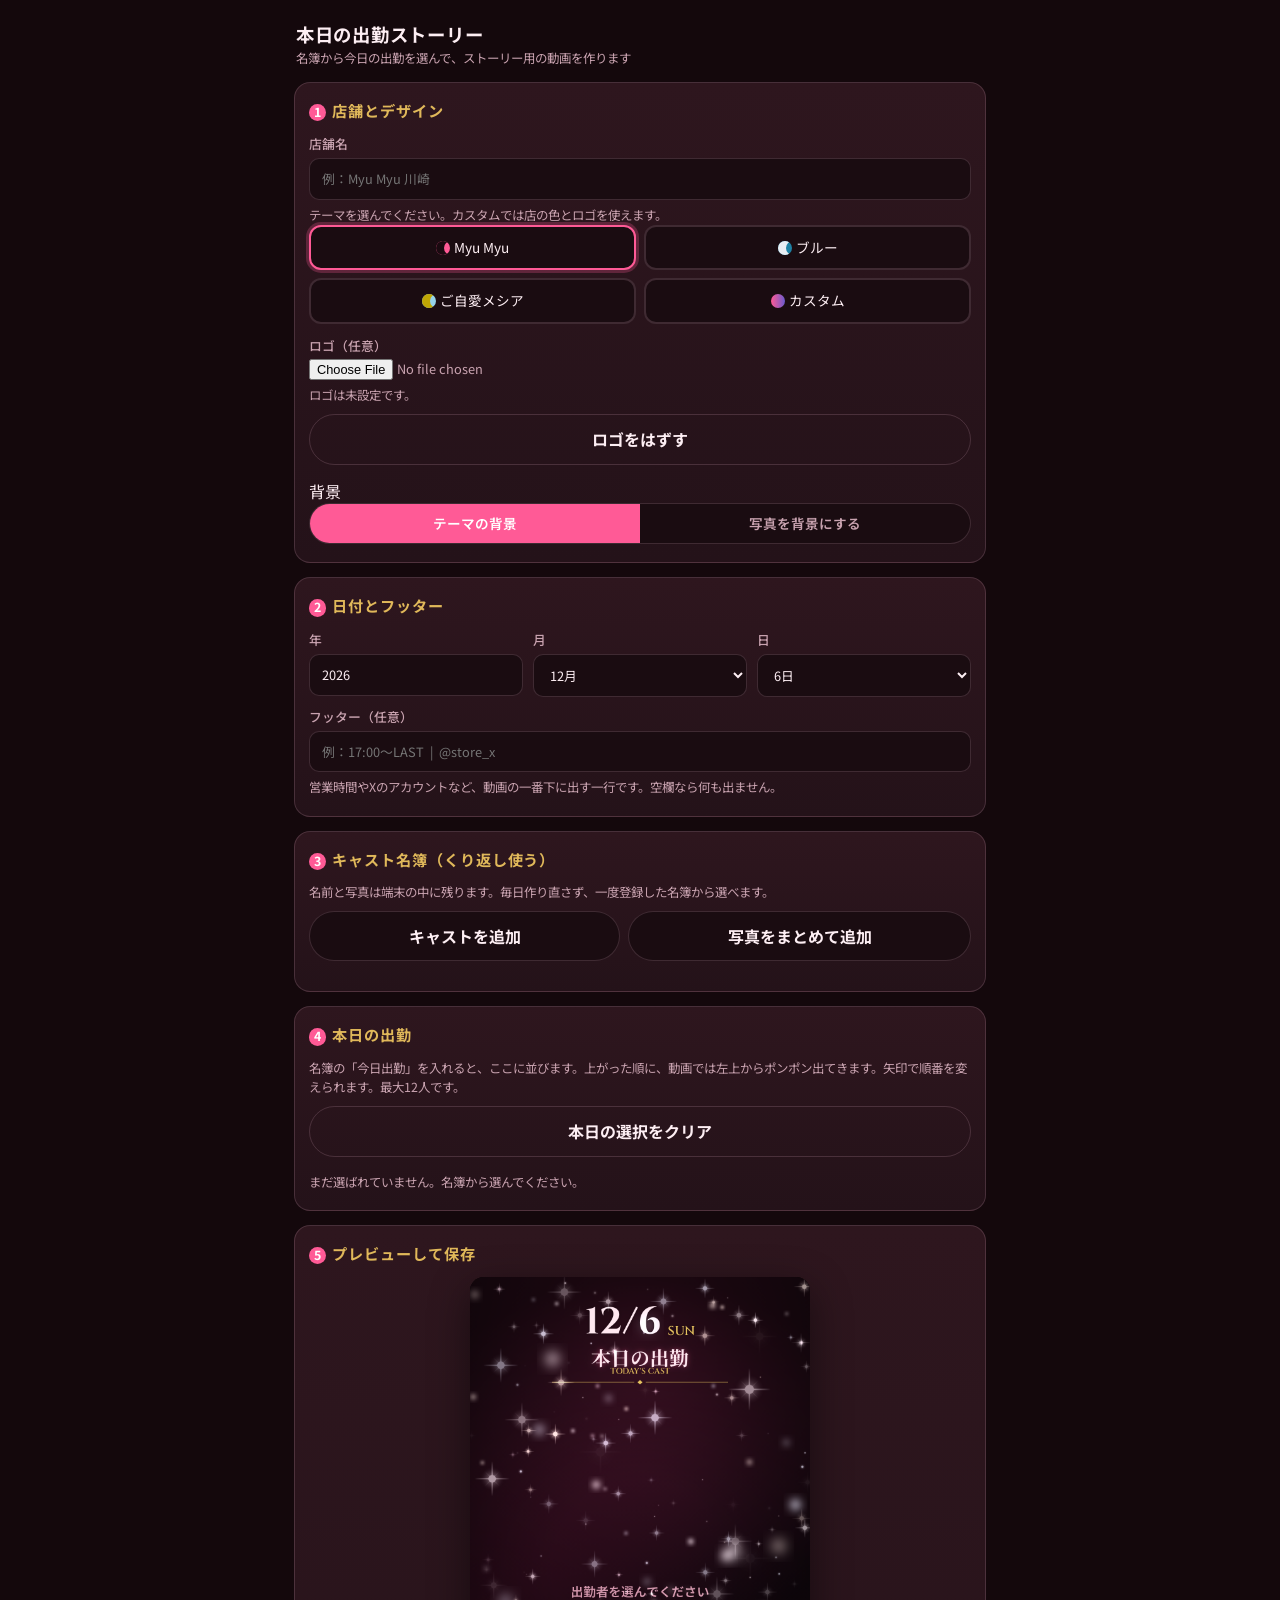
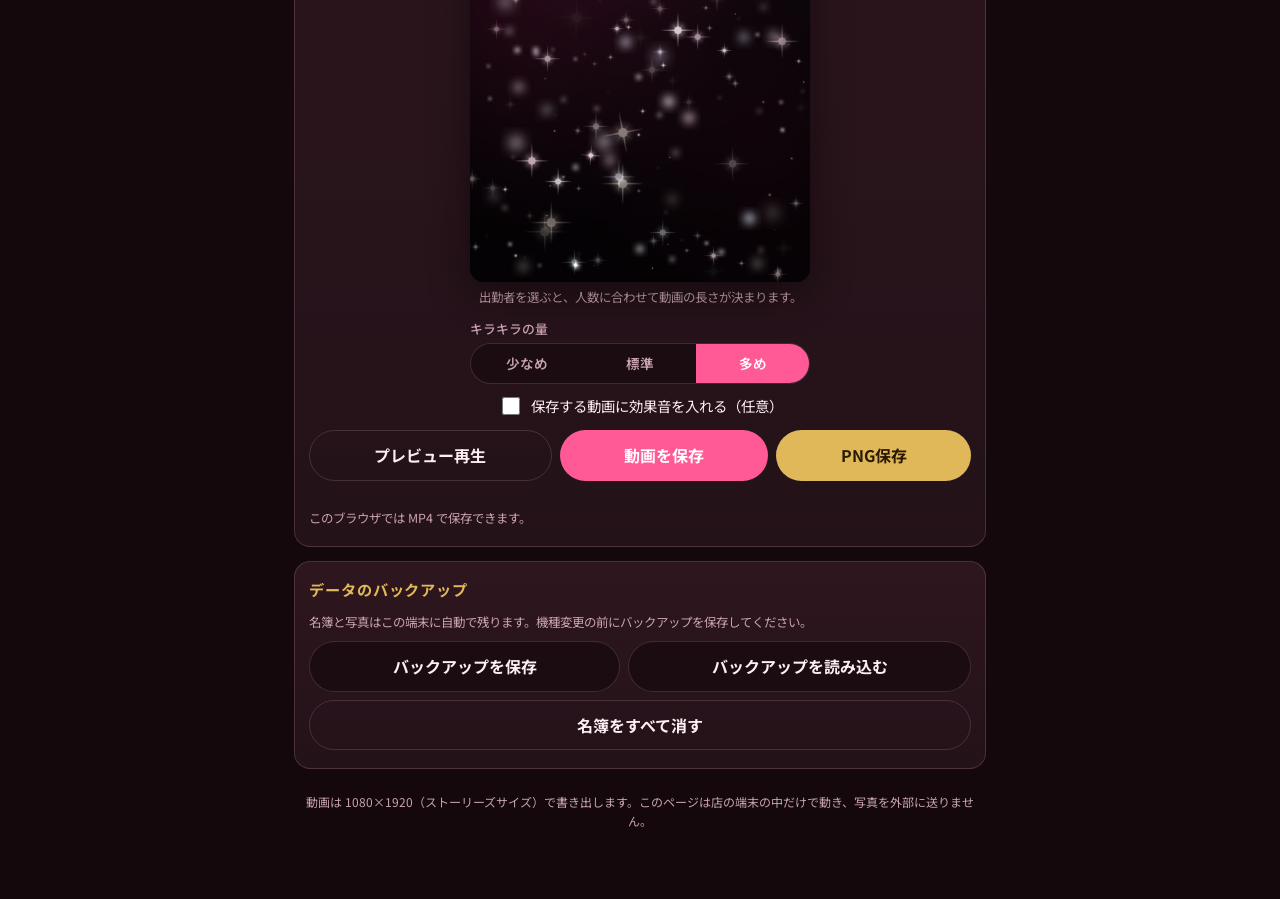
==== commit a7d37af2: "Add optional photo backgrounds to the calendar and story pages Co-authored-by: cocarero-glitch <coca" ====
--- a/shukkin/index.html
+++ b/shukkin/index.html
@@ -124,6 +124,17 @@
 .progress.show { display: block; }
 .progress > span { display: block; height: 100%; width: 0; background: var(--accent); transition: width 0.15s; }
 footer.note { font-size: 0.75rem; color: var(--muted); text-align: center; padding: 10px 8px 20px; }
+
+input[type="range"] {
+  width: 100%; height: 28px; accent-color: var(--accent);
+}
+.bg-adjust { display: flex; gap: 12px; align-items: flex-start; margin-top: 10px; }
+.bg-adjust[hidden] { display: none !important; }
+#bgThumb {
+  width: 90px; height: 160px; border-radius: 10px; background: #1a0c11;
+  border: 1px solid var(--line); touch-action: none; cursor: grab; flex: 0 0 auto;
+}
+.bg-sliders { flex: 1; display: flex; flex-direction: column; gap: 6px; min-width: 0; }
 .hidden { display: none !important; }
 
 .roster { display: flex; flex-direction: column; gap: 10px; margin-top: 12px; }
@@ -225,6 +236,31 @@
       <p class="hint" id="logoHint"></p>
       <div class="btn-row"><button type="button" class="btn btn-ghost" id="btnClearLogo">ロゴをはずす</button></div>
     </div>
+
+    <div class="fld" style="margin-top:14px">
+      <span>背景</span>
+      <div class="seg" id="bgModeSeg" role="radiogroup" aria-label="背景">
+        <button type="button" data-bg="theme" class="on">テーマの背景</button>
+        <button type="button" data-bg="photo">写真を背景にする</button>
+      </div>
+    </div>
+    <div id="bgPhotoRow" class="custom-row">
+      <div class="btn-row">
+        <label class="btn btn-dark" for="bgPhoto">背景の写真を選ぶ</label>
+        <input type="file" id="bgPhoto" accept="image/*" class="hidden">
+        <button type="button" class="btn btn-ghost" id="btnClearBg">写真をはずす</button>
+      </div>
+      <p class="hint">写真は画面いっぱいに合わせて切り抜きます。右のつまみか、左のプレビューをドラッグして位置を直せます。暗さとぼかしで文字を読みやすくできます。</p>
+      <div class="bg-adjust" id="bgAdjust" hidden>
+        <canvas id="bgThumb" width="135" height="240"></canvas>
+        <div class="bg-sliders">
+          <label class="fld"><span>左右</span><input type="range" id="bgOx" min="15" max="85" value="50"></label>
+          <label class="fld"><span>上下</span><input type="range" id="bgOy" min="15" max="85" value="50"></label>
+          <label class="fld"><span>暗さ</span><input type="range" id="bgDark" min="0" max="80" value="40"></label>
+          <label class="fld"><span>ぼかし</span><input type="range" id="bgBlur" min="0" max="24" value="8"></label>
+        </div>
+      </div>
+    </div>
   </section>
 
   <section class="card">
@@ -806,6 +842,12 @@
     day: now.getDate(),
     footer: "",
     logoData: null,
+    bgMode: "theme",
+    bgData: null,
+    bgOx: 0.5,
+    bgOy: 0.5,
+    bgDark: 0.40,
+    bgBlur: 8,
     roster: [],
     todayIds: []
   };
@@ -877,7 +919,7 @@
     saveTimer = setTimeout(function () { saveAll().catch(function (e) { console.warn(e); }); }, 250);
   }
   function metaPayload() {
-    return {
+    return Object.assign({
       storeName: state.storeName,
       theme: state.theme,
       color1: state.color1,
@@ -891,7 +933,7 @@
       roster: state.roster.map(function (p) {
         return { id: p.id, name: p.name || "", ox: p.ox ?? 0.5, oy: p.oy ?? 0.5, shift: p.shift || "", note: p.note || "" };
       })
-    };
+    }, bgSettings());
   }
   async function saveAll() {
     const all = { version: 1, settings: metaPayload() };
@@ -902,6 +944,7 @@
       if (p.dataUrl) photos[p.id] = p.dataUrl;
     }
     try { await idbSet("pack", { logo: state.logoData, photos: photos }); } catch (e) { console.warn(e); }
+    try { await idbSet(BG_IDB_KEY, { data: state.bgData || null }); } catch (e) { console.warn("idb bg", e); }
   }
   async function loadAll() {
     let all = {};
@@ -913,6 +956,7 @@
       if (s.color1) state.color1 = s.color1;
       if (s.color2) state.color2 = s.color2;
       if (s.sparkleAmount) state.sparkleAmount = s.sparkleAmount;
+      applyBgSettings(s);
       if (s.year) state.year = s.year;
       if (s.month) state.month = s.month;
       if (s.day) state.day = s.day;
@@ -949,6 +993,10 @@
         }
       }
     }
+    try {
+      const bgPack = await idbGet(BG_IDB_KEY);
+      if (bgPack && bgPack.data) await setBgImage(bgPack.data);
+    } catch (e) { console.warn("idb bg", e); }
   }
 
   function loadImage(src) {
@@ -1014,6 +1062,245 @@
     if (state.theme === "custom") return deriveCustom(state.color1, state.color2);
     return THEMES[state.theme] || THEMES.myumyu;
   }
+
+  const BG_IDB_KEY = "__bg";
+  let bgImg = null;
+
+  function usePhotoBg() {
+    return state.bgMode === "photo" && !!bgImg;
+  }
+  function bgSettings() {
+    return {
+      bgMode: state.bgMode || "theme",
+      bgOx: state.bgOx ?? 0.5,
+      bgOy: state.bgOy ?? 0.5,
+      bgDark: state.bgDark ?? 0.40,
+      bgBlur: state.bgBlur ?? 8,
+      hasBg: !!state.bgData
+    };
+  }
+  function applyBgSettings(s) {
+    if (!s) return;
+    if (s.bgMode === "photo" || s.bgMode === "theme") state.bgMode = s.bgMode;
+    if (s.bgOx != null) state.bgOx = clamp(Number(s.bgOx), 0.15, 0.85);
+    if (s.bgOy != null) state.bgOy = clamp(Number(s.bgOy), 0.15, 0.85);
+    if (s.bgDark != null) state.bgDark = clamp(Number(s.bgDark), 0, 0.8);
+    if (s.bgBlur != null) state.bgBlur = clamp(Number(s.bgBlur), 0, 24);
+  }
+  async function setBgImage(dataUrl) {
+    if (!dataUrl) { state.bgData = null; bgImg = null; return; }
+    state.bgData = dataUrl;
+    try { bgImg = await loadImage(dataUrl); }
+    catch (e) { bgImg = null; }
+  }
+  function photoChromeTheme(th) {
+    if (!usePhotoBg()) return th;
+    return Object.assign({}, th, {
+      light: false,
+      textShadow: false,
+      header: [255, 255, 255, 250],
+      subheader: [255, 245, 250],
+      vertical: [255, 255, 255, 230],
+      accentLight: [255, 245, 250]
+    });
+  }
+  function paintBgThumb() {
+    const cv = $("bgThumb");
+    if (!cv) return;
+    const ctx = cv.getContext("2d");
+    ctx.fillStyle = "#000";
+    ctx.fillRect(0, 0, cv.width, cv.height);
+    if (!bgImg) return;
+    ctx.save();
+    const blur = state.bgBlur || 0;
+    if (blur > 0) ctx.filter = "blur(" + Math.max(0.5, blur * cv.width / W) + "px)";
+    const pad = blur > 0 ? 6 : 0;
+    drawCover(ctx, bgImg, -pad, -pad, cv.width + pad * 2, cv.height + pad * 2, state.bgOx, state.bgOy);
+    ctx.restore();
+    if ((state.bgDark || 0) > 0) {
+      ctx.fillStyle = "rgba(0,0,0," + state.bgDark + ")";
+      ctx.fillRect(0, 0, cv.width, cv.height);
+    }
+  }
+  function syncBgUI() {
+    document.querySelectorAll("#bgModeSeg [data-bg]").forEach(function (b) {
+      b.classList.toggle("on", b.dataset.bg === (state.bgMode || "theme"));
+    });
+    const row = $("bgPhotoRow");
+    if (row) row.classList.toggle("show", state.bgMode === "photo");
+    const adj = $("bgAdjust");
+    if (adj) {
+      if (state.bgMode === "photo" && state.bgData) adj.removeAttribute("hidden");
+      else adj.setAttribute("hidden", "");
+    }
+    const ox = $("bgOx"), oy = $("bgOy"), dk = $("bgDark"), bl = $("bgBlur");
+    if (ox) ox.value = String(Math.round((state.bgOx ?? 0.5) * 100));
+    if (oy) oy.value = String(Math.round((state.bgOy ?? 0.5) * 100));
+    if (dk) dk.value = String(Math.round((state.bgDark ?? 0.40) * 100));
+    if (bl) bl.value = String(state.bgBlur ?? 8);
+    paintBgThumb();
+  }
+  function drawCornerOrnaments(ctx, th) {
+    ctx.save();
+    ctx.strokeStyle = css(th.gold, th.light ? 0.22 : 0.28);
+    ctx.lineWidth = 2;
+    const corners = [[24,24,1,1],[W-24,24,-1,1],[24,H-24,1,-1],[W-24,H-24,-1,-1]];
+    for (let i = 0; i < corners.length; i++) {
+      const x = corners[i][0], y = corners[i][1], sx = corners[i][2], sy = corners[i][3];
+      const rads = [40, 70, 100];
+      for (let j = 0; j < rads.length; j++) {
+        const rad = rads[j];
+        ctx.beginPath();
+        let start = 0, end = 0;
+        if (sx > 0 && sy > 0) { start = Math.PI; end = Math.PI * 1.5; }
+        else if (sx < 0 && sy > 0) { start = Math.PI * 1.5; end = Math.PI * 2; }
+        else if (sx > 0 && sy < 0) { start = Math.PI * 0.5; end = Math.PI; }
+        else { start = 0; end = Math.PI * 0.5; }
+        ctx.arc(x, y, rad, start, end);
+        ctx.stroke();
+      }
+    }
+    ctx.restore();
+  }
+  function drawThemeBackdrop(ctx, th) {
+    verticalGradient(ctx, 0, 0, W, H, th.bgTop, th.bgBottom);
+    radial(ctx, W * 0.5, H * 0.12, W * 0.85, th.glowB, th.light ? 0.28 : 0.40);
+    radial(ctx, W * 0.08, H * 0.55, W * 0.7, th.glowA, th.light ? 0.22 : 0.35);
+    radial(ctx, W * 0.9, H * 0.8, W * 0.6, th.glowC, th.light ? 0.2 : 0.3);
+    drawCornerOrnaments(ctx, th);
+    if (th.clouds) {
+      drawCloudBand(ctx, true);
+      drawCloudBand(ctx, false);
+    }
+    const vig = ctx.createRadialGradient(W / 2, H * 0.48, W * 0.25, W / 2, H * 0.48, W * 0.85);
+    if (th.vignette === "mist") {
+      vig.addColorStop(0, "rgba(255,255,255,0)");
+      vig.addColorStop(1, "rgba(255,255,255,0.18)");
+    } else if (th.light) {
+      vig.addColorStop(0, "rgba(0,0,0,0)");
+      vig.addColorStop(1, "rgba(40,50,70,0.18)");
+    } else {
+      vig.addColorStop(0, "rgba(0,0,0,0)");
+      vig.addColorStop(1, "rgba(0,0,0,0.55)");
+    }
+    ctx.fillStyle = vig;
+    ctx.fillRect(0, 0, W, H);
+  }
+  function drawPhotoBackdrop(ctx, th) {
+    ctx.fillStyle = "#000";
+    ctx.fillRect(0, 0, W, H);
+    ctx.save();
+    const blur = state.bgBlur || 0;
+    if (blur > 0) ctx.filter = "blur(" + blur + "px)";
+    const pad = blur > 0 ? blur * 2 : 0;
+    drawCover(ctx, bgImg, -pad, -pad, W + pad * 2, H + pad * 2, state.bgOx, state.bgOy);
+    ctx.restore();
+    const dark = state.bgDark ?? 0.40;
+    if (dark > 0) {
+      ctx.fillStyle = "rgba(0,0,0," + dark + ")";
+      ctx.fillRect(0, 0, W, H);
+    }
+    drawCornerOrnaments(ctx, th);
+  }
+  function drawBackdrop(ctx, th) {
+    if (usePhotoBg()) drawPhotoBackdrop(ctx, th);
+    else drawThemeBackdrop(ctx, th);
+  }
+  async function assignBgPhoto(file) {
+    const url = await readFile(file, 1440, 0.85);
+    state.bgMode = "photo";
+    state.bgOx = 0.5;
+    state.bgOy = 0.5;
+    await setBgImage(url);
+    scheduleSave();
+    syncBgUI();
+    buildStatic();
+    redrawPoster();
+  }
+  function clearBgPhoto() {
+    state.bgMode = "theme";
+    state.bgData = null;
+    bgImg = null;
+    const inp = $("bgPhoto");
+    if (inp) inp.value = "";
+    scheduleSave();
+    syncBgUI();
+    buildStatic();
+    redrawPoster();
+  }
+  function bindBgControls() {
+    document.querySelectorAll("#bgModeSeg [data-bg]").forEach(function (b) {
+      b.addEventListener("click", function () {
+        state.bgMode = b.dataset.bg;
+        scheduleSave();
+        syncBgUI();
+        buildStatic();
+        redrawPoster();
+      });
+    });
+    $("bgPhoto").addEventListener("change", async function (e) {
+      const f = e.target.files && e.target.files[0];
+      e.target.value = "";
+      if (f) await assignBgPhoto(f);
+    });
+    $("btnClearBg").addEventListener("click", function () { clearBgPhoto(); });
+    function readSliders() {
+      const ox = $("bgOx"), oy = $("bgOy"), dk = $("bgDark"), bl = $("bgBlur");
+      if (ox) state.bgOx = clamp(Number(ox.value) / 100, 0.15, 0.85);
+      if (oy) state.bgOy = clamp(Number(oy.value) / 100, 0.15, 0.85);
+      if (dk) state.bgDark = clamp(Number(dk.value) / 100, 0, 0.8);
+      if (bl) state.bgBlur = clamp(Number(bl.value), 0, 24);
+    }
+    ["bgOx", "bgOy", "bgDark", "bgBlur"].forEach(function (id) {
+      $(id).addEventListener("input", function () {
+        readSliders();
+        paintBgThumb();
+        buildStatic();
+        redrawPoster();
+      });
+      $(id).addEventListener("change", function () {
+        readSliders();
+        scheduleSave();
+        buildStatic();
+        redrawPoster();
+      });
+    });
+    const cv = $("bgThumb");
+    let drag = null;
+    function start(e) {
+      if (!bgImg || state.bgMode !== "photo") return;
+      const ev = e.touches ? e.touches[0] : e;
+      drag = { x: ev.clientX, y: ev.clientY, ox: state.bgOx, oy: state.bgOy };
+      e.preventDefault();
+    }
+    function move(e) {
+      if (!drag) return;
+      const ev = e.touches ? e.touches[0] : e;
+      const r = cv.getBoundingClientRect();
+      const scale = Math.max(r.width / bgImg.width, r.height / bgImg.height);
+      state.bgOx = clamp(drag.ox - (ev.clientX - drag.x) / (bgImg.width * scale), 0.15, 0.85);
+      state.bgOy = clamp(drag.oy - (ev.clientY - drag.y) / (bgImg.height * scale), 0.15, 0.85);
+      const ox = $("bgOx"), oy = $("bgOy");
+      if (ox) ox.value = String(Math.round(state.bgOx * 100));
+      if (oy) oy.value = String(Math.round(state.bgOy * 100));
+      paintBgThumb();
+      buildStatic();
+      redrawPoster();
+      e.preventDefault();
+    }
+    function end() {
+      if (!drag) return;
+      drag = null;
+      scheduleSave();
+    }
+    cv.addEventListener("pointerdown", start);
+    window.addEventListener("pointermove", move, { passive: false });
+    window.addEventListener("pointerup", end);
+    cv.addEventListener("touchstart", start, { passive: false });
+    window.addEventListener("touchmove", move, { passive: false });
+    window.addEventListener("touchend", end);
+  }
+
 
   function rowPlan(n) {
     if (n <= 0) return { cols: 2, rows: 1, counts: [0] };
@@ -1273,10 +1560,11 @@
 
   function drawEmptySlot(ctx, cell, L, th) {
     ctx.save();
-    ctx.globalAlpha = th.light ? 0.50 : 0.40;
-    const fill = th.light ? "rgba(255,255,255,0.62)" : css(th.emptyTop, 0.45);
+    const photo = usePhotoBg();
+    ctx.globalAlpha = photo ? 0.78 : (th.light ? 0.50 : 0.40);
+    const fill = photo ? "rgba(0,0,0,0.42)" : (th.light ? "rgba(255,255,255,0.62)" : css(th.emptyTop, 0.45));
     fillRound(ctx, cell.x, cell.y, cell.w, cell.h, L.radius, fill);
-    ctx.strokeStyle = css(th.cellBorder, th.light ? 0.55 : 0.28);
+    ctx.strokeStyle = css(th.cellBorder, photo ? 0.9 : (th.light ? 0.55 : 0.28));
     ctx.lineWidth = 2;
     roundedRect(ctx, cell.x, cell.y, cell.w, cell.h, L.radius);
     ctx.stroke();
@@ -1382,50 +1670,11 @@
     const c = document.createElement("canvas");
     c.width = W; c.height = H;
     const ctx = c.getContext("2d");
-    verticalGradient(ctx, 0, 0, W, H, theme.bgTop, theme.bgBottom);
-    radial(ctx, W * 0.5, H * 0.12, W * 0.85, theme.glowB, theme.light ? 0.28 : 0.40);
-    radial(ctx, W * 0.08, H * 0.55, W * 0.7, theme.glowA, theme.light ? 0.22 : 0.35);
-    radial(ctx, W * 0.9, H * 0.8, W * 0.6, theme.glowC, theme.light ? 0.2 : 0.3);
-    ctx.save();
-    ctx.strokeStyle = css(theme.gold, theme.light ? 0.22 : 0.28);
-    ctx.lineWidth = 2;
-    const corners = [[24,24,1,1],[W-24,24,-1,1],[24,H-24,1,-1],[W-24,H-24,-1,-1]];
-    for (let i = 0; i < corners.length; i++) {
-      const x = corners[i][0], y = corners[i][1], sx = corners[i][2], sy = corners[i][3];
-      const rads = [40, 70, 100];
-      for (let j = 0; j < rads.length; j++) {
-        const rad = rads[j];
-        ctx.beginPath();
-        let start = 0, end = 0;
-        if (sx > 0 && sy > 0) { start = Math.PI; end = Math.PI * 1.5; }
-        else if (sx < 0 && sy > 0) { start = Math.PI * 1.5; end = Math.PI * 2; }
-        else if (sx > 0 && sy < 0) { start = Math.PI * 0.5; end = Math.PI; }
-        else { start = 0; end = Math.PI * 0.5; }
-        ctx.arc(x, y, rad, start, end);
-        ctx.stroke();
-      }
-    }
-    ctx.restore();
-    if (theme.clouds) {
-      drawCloudBand(ctx, true);
-      drawCloudBand(ctx, false);
-    }
-    const vig = ctx.createRadialGradient(W / 2, H * 0.48, W * 0.25, W / 2, H * 0.48, W * 0.85);
-    if (theme.vignette === "mist") {
-      vig.addColorStop(0, "rgba(255,255,255,0)");
-      vig.addColorStop(1, "rgba(255,255,255,0.18)");
-    } else if (theme.light) {
-      vig.addColorStop(0, "rgba(0,0,0,0)");
-      vig.addColorStop(1, "rgba(40,50,70,0.18)");
-    } else {
-      vig.addColorStop(0, "rgba(0,0,0,0)");
-      vig.addColorStop(1, "rgba(0,0,0,0.55)");
-    }
-    ctx.fillStyle = vig;
-    ctx.fillRect(0, 0, W, H);
-
-    drawHeader(ctx, layout, theme);
-    drawFooter(ctx, layout, theme);
+    drawBackdrop(ctx, theme);
+
+    const chrome = photoChromeTheme(theme);
+    drawHeader(ctx, layout, chrome);
+    drawFooter(ctx, layout, chrome);
     for (let i = 0; i < layout.cells.length; i++) drawEmptySlot(ctx, layout.cells[i], layout, theme);
     staticLayer = c;
   }
@@ -1454,7 +1703,9 @@
       ctx.textAlign = "center";
       ctx.textBaseline = "middle";
       ctx.font = "600 40px " + FONTS.sans;
-      ctx.fillStyle = css(inkSoft(th), 0.8);
+      const emptyTh = photoChromeTheme(th);
+      ctx.fillStyle = css(inkSoft(emptyTh), 0.8);
+      if (usePhotoBg()) { ctx.shadowColor = "rgba(0,0,0,0.65)"; ctx.shadowBlur = 10; }
       ctx.fillText("出勤者を選んでください", W / 2, H * 0.52);
       ctx.restore();
     }
@@ -1868,6 +2119,7 @@
     $("color2").value = state.color2;
     syncThemeButtons();
     syncSparkleButtons();
+    syncBgUI();
     refreshLists();
     buildStatic();
     redrawPoster();
@@ -2031,6 +2283,7 @@
     initSparkles();
     bindRosterEvents();
     bindTodayEvents();
+    bindBgControls();
     refreshAll();
     updateFormatHint();
     try { await document.fonts.ready; buildStatic(); redrawPoster(); } catch (e) {}
@@ -2157,7 +2410,7 @@
     });
     $("btnExport").addEventListener("click", async function () {
       await saveAll();
-      const payload = Object.assign({ version: 1, logoData: state.logoData }, metaPayload());
+      const payload = Object.assign({ version: 1, logoData: state.logoData, bgData: state.bgData || null }, metaPayload());
       payload.roster = state.roster.map(function (p) {
         return { id: p.id, name: p.name || "", ox: p.ox ?? 0.5, oy: p.oy ?? 0.5, shift: p.shift || "", note: p.note || "", photo: p.dataUrl || null };
       });
@@ -2183,6 +2436,11 @@
         state.footer = payload.footer || "";
         state.logoData = payload.logoData || null;
         await setLogo(state.logoData);
+        if (payload.bgMode || payload.bgData || payload.bgDark != null) {
+          applyBgSettings(payload);
+          await setBgImage(payload.bgData || null);
+          if (!payload.bgMode && payload.bgData) state.bgMode = "photo";
+        }
         Object.keys(images).forEach(function (k) { delete images[k]; });
         state.roster = [];
         if (payload.roster) {
@@ -2234,6 +2492,24 @@
       exportPng: async function () {
         buildStatic(); drawFrame(wctx, currentDuration() - 1 / FPS);
         return await new Promise(function (r) { work.toBlob(r, "image/png"); });
+      },
+      setBackground: async function (opts) {
+        opts = opts || {};
+        if (opts.clear) {
+          state.bgMode = "theme";
+          await setBgImage(null);
+        } else {
+          if (opts.mode) state.bgMode = opts.mode;
+          if (opts.dataUrl) await setBgImage(opts.dataUrl);
+          if (opts.ox != null) state.bgOx = clamp(opts.ox, 0.15, 0.85);
+          if (opts.oy != null) state.bgOy = clamp(opts.oy, 0.15, 0.85);
+          if (opts.dark != null) state.bgDark = clamp(opts.dark, 0, 0.8);
+          if (opts.blur != null) state.bgBlur = clamp(opts.blur, 0, 24);
+        }
+        syncBgUI();
+        buildStatic();
+        redrawPoster();
+        return true;
       }
     };
   }
